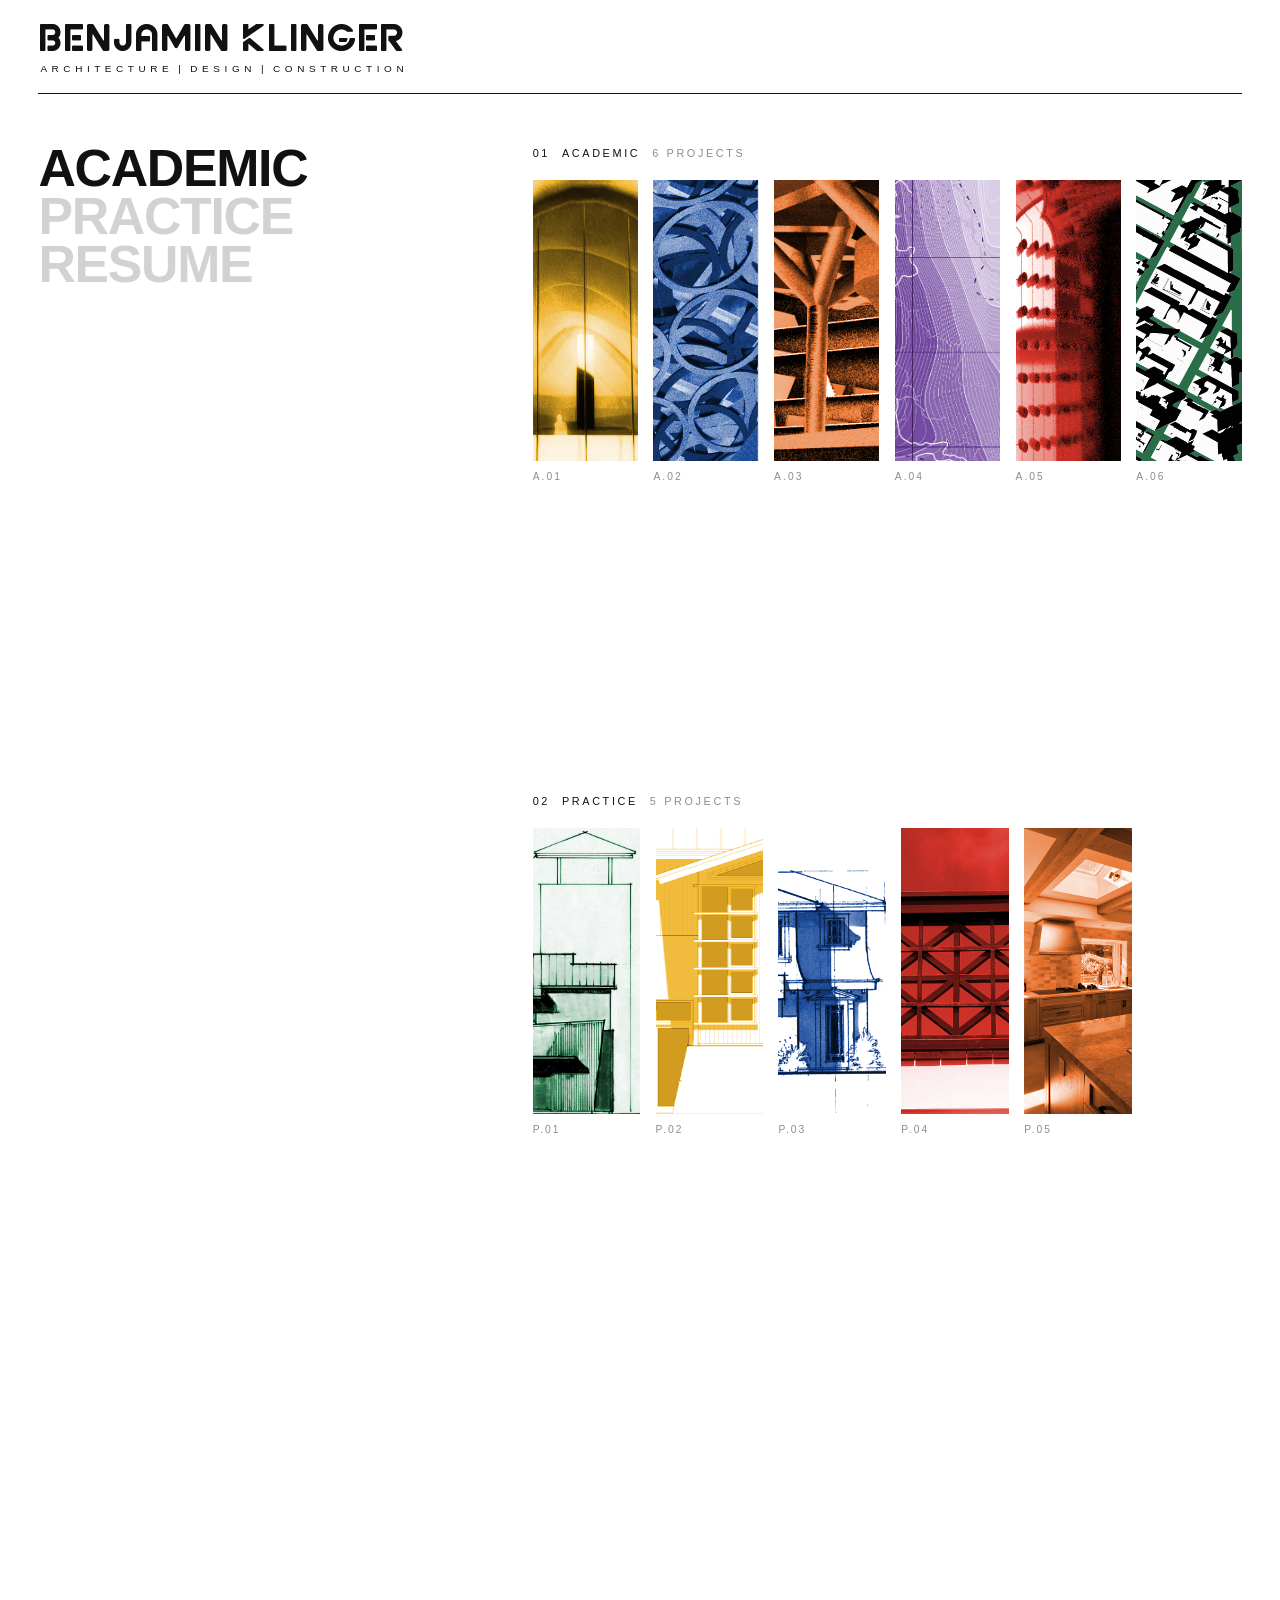
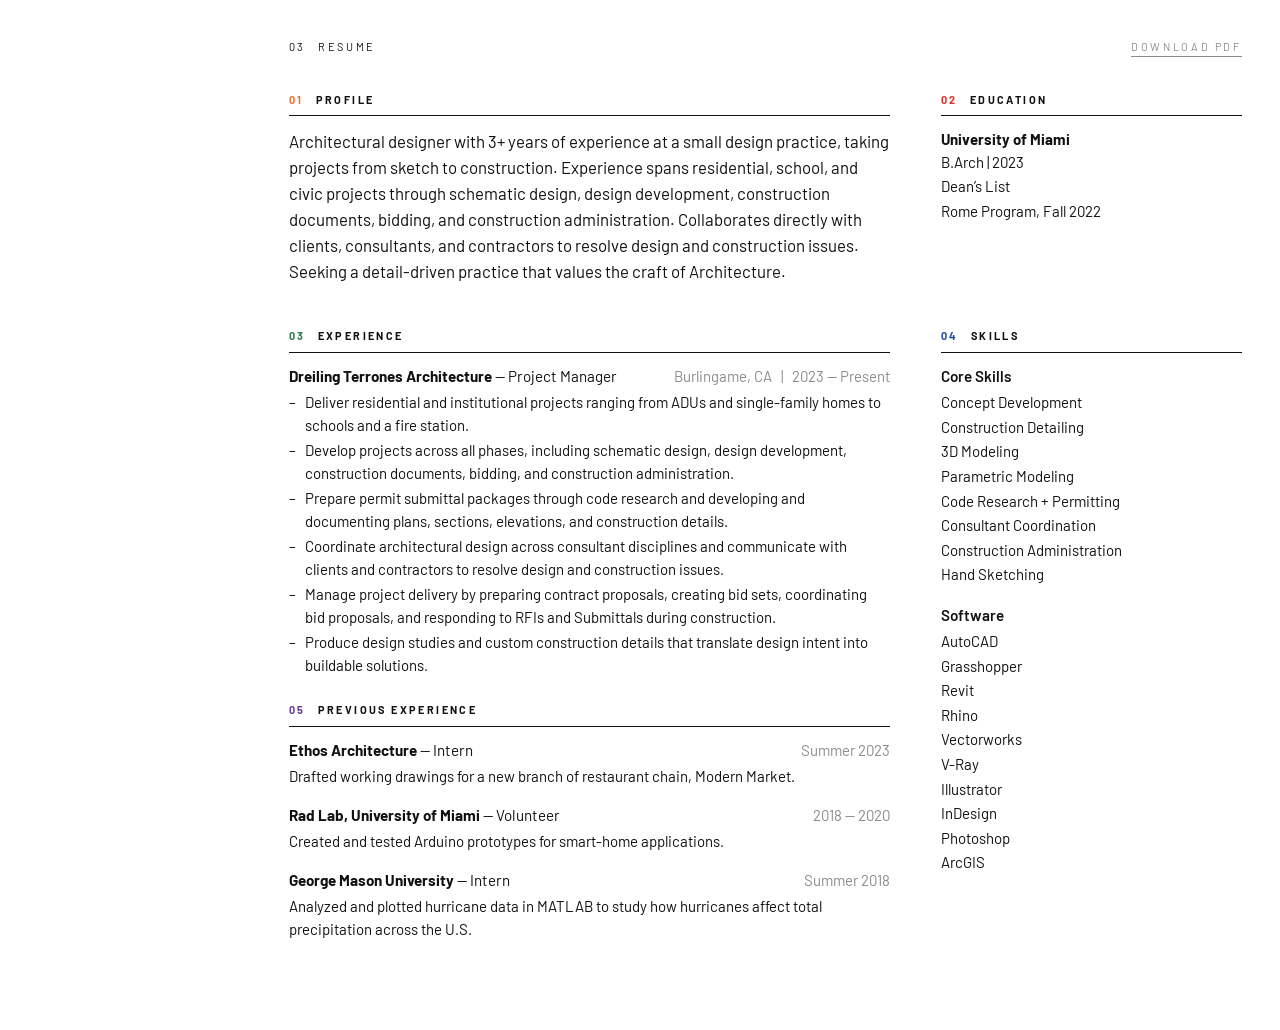
==== index.html @ caa60a8e "Station 1 Building B East elevation: restore the clipped tops of the three section markers from shee" ====
<!doctype html>
<html lang="en">
<head>
  <meta charset="utf-8">
  <meta name="viewport" content="width=device-width, initial-scale=1">
  <!-- unlisted: keeps the site out of search results (shared by link only); delete to make it findable -->
  <meta name="robots" content="noindex">
  <script>
    // Browsers without cross-page View Transitions (e.g. Firefox): if we just came from
    // another page, draw the menu at that page's size from the first frame (see main.js)
    try {
      var s = JSON.parse(sessionStorage.getItem("menuSizeOnLeave"));
      if (s && Date.now() - s.at < 10000 && !("PageRevealEvent" in window) && matchMedia("(min-width: 761px)").matches) {
        document.documentElement.classList.add("menu-entering");
        document.documentElement.style.setProperty("--menu-enter-size", s.size + "px");
      }
    } catch (e) {}
  </script>
  <!-- this title + the og: tags are what link previews show; main.js swaps the tab title after load -->
  <title>Benjamin Klinger - Design</title>
  <meta property="og:title" content="Benjamin Klinger - Design">
  <meta property="og:description" content="Architecture portfolio of Benjamin Klinger.">
  <meta property="og:type" content="website">
  <meta property="og:url" content="https://benjaminklinger.com/">
  <meta property="og:image" content="https://benjaminklinger.com/assets/img/og-image.png?v=1">
  <meta property="og:image:width" content="1200">
  <meta property="og:image:height" content="1200">
  <meta property="og:image:type" content="image/png">
  <meta property="og:image:alt" content="BK monogram">
  <meta name="twitter:card" content="summary">
  <link rel="icon" href="assets/img/favicon.svg" type="image/svg+xml">
  <link rel="icon" href="assets/img/favicon-32.png" sizes="32x32" type="image/png">
  <link rel="apple-touch-icon" href="assets/img/apple-touch-icon.png">
  <meta name="description" content="Portfolio of Benjamin Klinger, architectural designer.">
  <link rel="stylesheet" href="css/style.css?v=97">
</head>
<body data-page="index">

  <header class="site-header">
    <div class="brand">
      <a class="name" href="index.html">Benjamin Klinger</a>
      <p class="tagline">Architecture<span>|</span>Design<span>|</span>Construction</p>
    </div>
  </header>

  <main class="layout">
    <nav class="menu" aria-label="Primary">
      <ul>
        <li><a href="index.html#academic" data-target="academic">Academic</a></li>
        <li><a href="index.html#practice" data-target="practice">Practice</a></li>
        <li><a href="index.html#resume" data-target="resume">Resume</a></li>
      </ul>
    </nav>

    <div>
      <div id="categories"></div>

      <section class="category resume" id="resume" aria-labelledby="resume-label">
        <div class="resume-top">
          <h2 class="category-head" id="resume-label">
            <span>03</span>
            <span>Resume</span>
          </h2>
          <a class="eyebrow text-link" href="assets/Benjamin-Klinger-Resume.pdf" download="Benjamin-Klinger-Resume.pdf">Download PDF</a>
        </div>

        <!-- Rows of [main column | side column]. Desktop: each block has a numbered head
             (colored number, bar, title on a rule) like the PDF resume; mobile: plain heads and rules -->
        <div class="resume-body">
          <div class="resume-row">
            <section class="resume-block">
              <h3 class="rhead" style="--c:#D8342A"><span class="rnum">01</span><span class="rttl">Profile</span></h3>
              <p class="resume-profile">Architectural designer with 3+ years of experience at a small design practice, taking projects from sketch to construction. Experience spans residential, school, and civic projects through schematic design, design development, construction documents, bidding, and construction administration. Collaborates directly with clients, consultants, and contractors to resolve design and construction issues. Seeking a detail-driven practice that values the craft of Architecture.</p>
            </section>

            <section class="resume-block">
              <h3 class="rhead" style="--c:#1E4FA0"><span class="rnum">02</span><span class="rttl">Education</span></h3>
              <ul class="plain-list edu-list">
                <!-- desktop: school, then "B.Arch | 2023" below; mobile: logo, rule, then the details -->
                <li class="edu-school">
                  <img class="edu-logo" src="assets/img/um-logo.png" alt="University of Miami logo">
                  <strong>University of Miami</strong>
                  <span class="edu-line"><span class="edu-degree">B.Arch</span> <span class="edu-sep">|</span> <span class="edu-year">2023</span></span>
                </li>
                <li>Dean’s List</li>
                <li>Rome Program, Fall 2022</li>
              </ul>
            </section>
          </div>

          <!-- desktop: skills/software span the full height on the right, so Previous
               Experience follows Experience directly; mobile: stacks in this order -->
          <div class="resume-row resume-row--split">
            <section class="resume-block resume-exp">
              <h3 class="rhead" style="--c:#2F7D52"><span class="rnum">03</span><span class="rttl">Experience</span></h3>
              <div class="entry">
                <div class="entry-head">
                  <h4>Dreiling Terrones Architecture <span class="entry-title">— Project Manager</span></h4>
                  <p class="entry-role">Burlingame, CA <span class="sep">|</span> 2023 — Present</p>
                </div>
                <ul>
                  <li>Deliver residential and institutional projects ranging from ADUs and single-family homes to schools and a fire station.</li>
                  <li>Develop projects across all phases, including schematic design, design development, construction documents, bidding, and construction administration.</li>
                  <li>Prepare permit submittal packages through code research and developing and documenting plans, sections, elevations, and construction details.</li>
                  <li>Coordinate architectural design across consultant disciplines and communicate with clients and contractors to resolve design and construction issues.</li>
                  <li>Manage project delivery by preparing contract proposals, creating bid sets, coordinating bid proposals, and responding to RFIs and Submittals during construction.</li>
                  <li>Produce design studies and custom construction details that translate design intent into buildable solutions.</li>
                </ul>
              </div>
            </section>

            <section class="resume-block resume-side">
              <h3 class="rhead rhead-desk" style="--c:#E8732E"><span class="rnum">04</span><span class="rttl">Skills</span></h3>
              <h3 class="skill-sub">Core Skills</h3>
              <ul class="plain-list flow-list">
                <li>Concept Development</li>
                <li>Construction Detailing</li>
                <li>3D Modeling</li>
                <li>Parametric Modeling</li>
                <li>Code Research + Permitting</li>
                <li>Consultant Coordination</li>
                <li>Construction Administration</li>
                <li>Hand Sketching</li>
              </ul>

              <h3 class="resume-subhead skill-sub">Software</h3>
              <ul class="plain-list flow-list">
                <li>AutoCAD</li>
                <li>Grasshopper</li>
                <li>Revit</li>
                <li>Rhino</li>
                <li>Vectorworks</li>
                <li>V-Ray</li>
                <li>Illustrator</li>
                <li>InDesign</li>
                <li>Photoshop</li>
                <li>ArcGIS</li>
              </ul>
            </section>

            <section class="resume-block resume-prev">
              <h3 class="rhead" style="--c:#6A3D9A"><span class="rnum">05</span><span class="rttl">Previous Experience</span></h3>
              <div class="entry">
                <div class="entry-head">
                  <h4>Ethos Architecture <span class="entry-title">— Intern</span></h4>
                  <p class="entry-role">Summer 2023</p>
                </div>
                <p>Drafted working drawings for a new branch of restaurant chain, Modern Market.</p>
              </div>
              <div class="entry">
                <div class="entry-head">
                  <h4>Rad Lab, University of Miami <span class="entry-title">— Volunteer</span></h4>
                  <p class="entry-role">2018 — 2020</p>
                </div>
                <p>Created and tested Arduino prototypes for smart-home applications.</p>
              </div>
              <div class="entry">
                <div class="entry-head">
                  <h4>George Mason University <span class="entry-title">— Intern</span></h4>
                  <p class="entry-role">Summer 2018</p>
                </div>
                <p>Analyzed and plotted hurricane data in MATLAB to study how hurricanes affect total precipitation across the U.S.</p>
              </div>
            </section>
          </div>
        </div>
      </section>
    </div>
  </main>

  <script src="js/projects.js?v=107"></script>
  <script src="js/main.js?v=96"></script>
</body>
</html>
---- css/style.css ----
/* ---------- Fonts ---------- */

@font-face {
  font-family: "Bauhaus95";
  src: url("../assets/fonts/Bauhaus95-Regular.woff2") format("woff2"),
    url("../assets/fonts/Bauhaus95-Regular.woff") format("woff");
  font-weight: 400;
  font-style: normal;
  font-display: swap;
}

/* Barlow: the resume face (desktop), matching the PDF resume. OFL, see assets/fonts/OFL.txt */
@font-face {
  font-family: "Barlow";
  src: url("../assets/fonts/Barlow-Regular.ttf") format("truetype");
  font-weight: 400;
  font-display: swap;
}
@font-face {
  font-family: "Barlow";
  src: url("../assets/fonts/Barlow-SemiBold.ttf") format("truetype");
  font-weight: 600;
  font-display: swap;
}
@font-face {
  font-family: "Barlow";
  src: url("../assets/fonts/Barlow-Bold.ttf") format("truetype");
  font-weight: 700;
  font-display: swap;
}

/* ---------- Tokens ---------- */

:root {
  --ink: #111;
  --paper: #fff;
  --mute: #8c8c8c;
  --faint: #d2d2d2;
  --font: Arial, Helvetica, sans-serif;
  --display: "Bauhaus95", var(--font);
  --gutter: clamp(16px, 3vw, 44px);
  --top: clamp(28px, 4vw, 56px);
  --strip-w: clamp(92px, 8.4vw, 132px);
  --strip-gap: clamp(10px, 1.2vw, 18px);
  --header-h: 0px; /* set by main.js on desktop, where the header is sticky */
}

/* ---------- Base ---------- */

*,
*::before,
*::after {
  box-sizing: border-box;
}

html {
  scroll-behavior: smooth;
}

@media (prefers-reduced-motion: reduce) {
  html {
    scroll-behavior: auto;
  }
  *,
  *::before,
  *::after {
    transition: none !important;
  }
}

/* desktop: text scales gently with screen width, so wide screens (e.g. MacBooks)
   keep the same proportions as a laptop. 16px at 1280px wide, up to 20px. */
@media (min-width: 761px) {
  html {
    font-size: clamp(16px, calc(10px + 0.47vw), 20px);
  }
}

body {
  margin: 0;
  padding-inline: var(--gutter);
  background: var(--paper);
  color: var(--ink);
  font-family: var(--font);
  font-size: 0.9375rem; /* 15px at the default size; grows with the desktop root size above */
  line-height: 1.5;
  -webkit-font-smoothing: antialiased;
  text-rendering: optimizeLegibility;
}

a {
  color: inherit;
  text-decoration: none;
}

img {
  max-width: 100%;
}

:focus-visible {
  outline: 2px solid var(--ink);
  outline-offset: 3px;
}

.eyebrow {
  margin: 0 0 1rem;
  font-size: 0.68rem;
  font-weight: 500;
  letter-spacing: 0.24em;
  text-transform: uppercase;
  color: var(--mute);
}

/* project page: the code (A.01) in the project's colour */
.project-code {
  color: var(--tint, inherit);
  font-weight: 700;
}

.text-link {
  border-bottom: 1px solid currentColor;
}

/* ---------- Page transitions ----------
   Between pages the header holds still, the menu glides/resizes into its
   new position, and the rest of the page fades. Browsers without support
   simply navigate as normal. */

@media (min-width: 761px) {
  @view-transition {
    navigation: auto;
  }
}

.site-header {
  view-transition-name: site-header;
}

.menu {
  view-transition-name: menu;
}

::view-transition-group(menu) {
  animation-duration: 0.5s;
  animation-timing-function: cubic-bezier(0.25, 0.8, 0.25, 1);
}

::view-transition-old(root) {
  animation: 0.2s ease-out both page-out;
}

::view-transition-new(root) {
  animation: 0.4s cubic-bezier(0.25, 0.8, 0.25, 1) 0.1s both page-in;
}

@keyframes page-out {
  to {
    opacity: 0;
  }
}

@keyframes page-in {
  from {
    opacity: 0;
    transform: translateY(10px);
  }
}

/* Same effect for browsers without cross-page View Transitions (e.g. Firefox).
   menu-entering: set in <head> before first paint; draws the menu at the previous
   page's size and holds the content back. main.js then swaps to a scale animation. */
html.menu-entering .menu a {
  font-size: var(--menu-enter-size) !important;
}

html.menu-entering .layout > :not(.menu) {
  opacity: 0;
}

.menu.menu-scaling {
  transform-origin: 0 0;
  transition: transform 0.5s cubic-bezier(0.25, 0.8, 0.25, 1);
  will-change: transform;
}

.page-enter .layout > :not(.menu) {
  animation: 0.4s cubic-bezier(0.25, 0.8, 0.25, 1) 0.1s both page-in;
}

@media (prefers-reduced-motion: reduce) {
  ::view-transition-group(*),
  ::view-transition-old(*),
  ::view-transition-new(*) {
    animation: none !important;
  }
}

/* ---------- Header ---------- */

.site-header {
  padding-block: clamp(11px, 1.5vw, 19px) 16px;
  border-bottom: 1px solid var(--ink);
}

/* desktop, home page: header stays pinned while browsing projects, then slides up
   out of view on the way to the resume, in step with the menu shrinking
   (--header-hide, 0 → 1, set by main.js; trails the menu shrink slightly).
   Project pages: header scrolls away. */
@media (min-width: 761px) {
  body[data-page="index"] .site-header {
    position: sticky;
    top: 0;
    z-index: 20;
    background: var(--paper);
    transform: translateY(calc(-100% * var(--header-hide, 0)));
  }

  /* menu click: the header slides with the same timing as the menu resize */
  html.is-resizing .site-header {
    transition: transform 0.5s cubic-bezier(0.25, 0.8, 0.25, 1);
  }
}

.name {
  display: block;
  margin: 0 0 0.3rem;
  font-family: var(--display);
  font-size: clamp(1.6rem, 3vw, 2.6rem);
  font-weight: 400;
  text-transform: uppercase;
  line-height: 1;
}

/* letter-spacing is set by main.js so the tagline spans the name exactly */
.tagline {
  margin: 0;
  font-size: clamp(0.6rem, 0.78vw, 0.74rem);
  font-weight: 500;
  letter-spacing: 0.2em;
  text-transform: uppercase;
  white-space: nowrap;
}

.tagline span {
  margin-inline: 0.5em;
}

/* ---------- Two-column layout ---------- */

.layout {
  display: grid;
  grid-template-columns: minmax(0, 5fr) minmax(0, 8fr);
  column-gap: clamp(24px, 4vw, 72px);
  padding-top: var(--top);
}

/* box hugs the words, so between pages the menu scales evenly instead of stretching */
.menu {
  position: sticky;
  /* below the pinned header; moves up as the header slides away (home page) */
  top: calc(var(--header-h) * (1 - var(--header-hide, 0)) + var(--top));
  align-self: start;
  justify-self: start;
  width: max-content;
  transform-origin: 0 0; /* the Firefox page-change animation scales from the top-left */
}

.menu ul {
  margin: 0;
  padding: 0;
  list-style: none;
}

.menu a {
  display: block; /* height comes from the word alone, so it scales with font-size */
  /* 1.35 × the name, easing down to the name's size as --menu-shrink goes 0 → 1
     (set by main.js on the home page as you scroll toward the resume) */
  font-size: calc(clamp(2.16rem, 4.05vw, 3.51rem) * (1 - (1 - 1 / 1.35) * var(--menu-shrink, 0)));
  font-weight: 700;
  letter-spacing: -0.025em;
  line-height: 0.92;
  text-transform: uppercase;
  color: var(--faint);
  transition: color 0.25s;
}

.menu a:hover,
.menu a.is-active {
  color: var(--ink);
}

/* menu click on the home page: size change matches the page-transition timing */
.menu.is-resizing a {
  transition: color 0.25s, font-size 0.5s cubic-bezier(0.25, 0.8, 0.25, 1);
}

.menu.is-resizing {
  transition: top 0.5s cubic-bezier(0.25, 0.8, 0.25, 1);
}

/* desktop project pages: smaller menu in a narrower column, so the project gets the room */
@media (min-width: 761px) {
  body[data-page="project"] .layout {
    grid-template-columns: max-content minmax(0, 1fr);
  }

  body[data-page="project"] .menu a {
    font-size: clamp(1.6rem, 3vw, 2.6rem); /* same as the name */
  }
}

/* ---------- Home: categories + strips ---------- */

.category {
  min-height: 72vh;
  scroll-margin-top: calc(var(--header-h) + var(--top));
  transition: opacity 0.45s;
}

.category.is-dim {
  opacity: 0.16;
}

.category.is-dim:hover {
  opacity: 0.4;
}

.category-head {
  display: flex;
  gap: 1.1em;
  align-items: baseline;
  margin: 0 0 18px;
  font-size: 0.68rem;
  font-weight: 500;
  letter-spacing: 0.24em;
  text-transform: uppercase;
}

.category-count {
  color: var(--mute);
}

.strips {
  display: flex;
  flex-wrap: nowrap;
  gap: var(--strip-gap);
  margin: 0;
  padding: 0;
  list-style: none;
}

/* strips stay on one row, narrowing slightly if a category has many projects */
.strips li {
  flex: 0 1 var(--strip-w);
  min-width: 0;
}

.strip {
  display: block;
  width: 100%;
}

.strip-frame {
  position: relative;
  display: block;
  aspect-ratio: 3 / 8;
  overflow: hidden;
  background: #eee;
}

.strip-frame img {
  display: block;
  width: 100%;
  height: 100%;
  object-fit: cover;
  transition: filter 0.35s;
}

/* colour laid over a black-and-white strip; fades out on hover so the grey
   hover state and title read as before */
.strip-frame {
  isolation: isolate; /* blend only with the strip image */
}

/* stripWash: white paper taken down to a light grey under the tint, so a line drawing
   reads as a field of colour like the renders (fades with the tint on hover) */
.strip-wash {
  position: absolute;
  inset: 0;
  background: #c6c6c6;
  mix-blend-mode: multiply;
  pointer-events: none;
  transition: opacity 0.35s;
}

.strip-tint {
  position: absolute;
  inset: 0;
  background: var(--tint);
  mix-blend-mode: overlay;
  pointer-events: none;
  transition: opacity 0.35s;
}

/* stripMask: a flat colour on part of the image only (e.g. a site plan's roads) */
.strip-tint--mask {
  mix-blend-mode: multiply;
  -webkit-mask-size: cover;
  mask-size: cover;
  -webkit-mask-repeat: no-repeat;
  mask-repeat: no-repeat;
}

@media (hover: hover) and (pointer: fine) {
  .strip:hover .strip-tint,
  .strip:hover .strip-wash {
    opacity: 0;
  }
}

.strip:focus-visible .strip-tint,
.strip:focus-visible .strip-wash {
  opacity: 0;
}

.strip-title {
  position: absolute;
  inset: 0;
  display: flex;
  align-items: center;
  justify-content: center;
  padding: 14px 0;
  writing-mode: vertical-rl;
  transform: rotate(180deg); /* read bottom-to-top */
  background: rgba(255, 255, 255, 0.6);
  font-size: 0.78rem;
  font-weight: 700;
  letter-spacing: 0.2em;
  text-transform: uppercase;
  text-align: center;
  opacity: 0;
  transition: opacity 0.3s;
}

.strip-caption {
  display: none;
}

.strip-code {
  display: block;
  margin-top: 8px;
  font-size: 0.64rem;
  letter-spacing: 0.2em;
  color: var(--mute);
}

@media (hover: hover) and (pointer: fine) {
  .strip:hover img {
    filter: grayscale(1) contrast(0.85) brightness(1.08);
  }
  .strip:hover .strip-title {
    opacity: 1;
  }
}

.strip:focus-visible img {
  filter: grayscale(1) contrast(0.85) brightness(1.08);
}

.strip:focus-visible .strip-title {
  opacity: 1;
}

/* ---------- Project page ---------- */

.project {
  padding-bottom: 64px;
}

.project-head h1 {
  margin: 0;
  padding-bottom: clamp(20px, 2.5vw, 32px);
  border-bottom: 1px solid var(--ink); /* full-width rule above the details */
  font-size: clamp(2rem, 4.2vw, 3.6rem);
  font-weight: 700;
  letter-spacing: -0.025em;
  line-height: 0.95;
  text-transform: uppercase;
}

.meta {
  display: grid;
  grid-template-columns: repeat(auto-fit, minmax(130px, 1fr));
  gap: 14px 24px;
  margin: 0 0 28px;
  padding-top: 14px;
}

/* desktop: details span exactly the paragraph's width — first item at the left
   edge, last item's right edge on the paragraph's right edge. Same font size and
   ch limit as .lede, so the widths match. */
@media (min-width: 761px) {
  .meta {
    display: flex;
    justify-content: space-between;
    max-width: 75ch;
    font-size: 1.05rem;
  }

  .meta dd {
    font-size: 0.9375rem;
  }
}

.meta dt {
  font-size: 0.64rem;
  letter-spacing: 0.2em;
  text-transform: uppercase;
  color: var(--mute);
}

.meta dd {
  margin: 2px 0 0;
  font-weight: 500;
}

.lede {
  max-width: 75ch; /* readable line length */
  margin: 0 0 clamp(32px, 4vw, 56px);
  font-size: 1.05rem;
  line-height: 1.6;
}

.lede p {
  margin: 0;
}

.lede p + p {
  margin-top: 1em;
}

/* desktop: a square site plan crop beside the description (besideText), its right edge
   on the gallery's right edge and its top level with the description's first line;
   the details row above spreads to the same right edge */
.head-beside {
  display: none;
}

@media (min-width: 761px) {
  .project-head.has-beside {
    display: grid;
    /* text column as wide as the description's own 75ch limit; the crop gets the rest */
    grid-template-columns: auto minmax(200px, 1fr);
    column-gap: clamp(24px, 3vw, 48px);
  }

  .project-head.has-beside > .eyebrow,
  .project-head.has-beside > h1,
  .project-head.has-beside > .meta {
    grid-column: 1 / -1;
  }

  /* four or more details (e.g. with collaborators): the last one ends on the site
     plan's right edge; three stay at the description's width */
  .project-head.has-beside > .meta--long {
    max-width: none;
  }

  .project-head.has-beside .lede {
    grid-column: 1;
  }

  .head-beside {
    display: block;
    grid-column: 2;
    grid-row: 4;
    align-self: start;
    justify-self: end;
    width: 100%;
    max-width: 260px;
    /* top level with the first line's capitals (half its leading below the line box) */
    margin: 0.42em 0 clamp(32px, 4vw, 56px);
    font-size: 1.05rem; /* so the em above matches the description's */
  }

  .head-beside img {
    display: block;
    width: 100%;
    height: auto;
  }

  .head-beside figcaption {
    margin-top: 3px;
    line-height: 1.25;
    font-size: 0.72rem;
    letter-spacing: 0.06em;
    color: var(--mute);
  }
}

/* mobile: the description collapses to a few lines that fade out (see wireReadMore) */
.lede-more {
  display: block;
  margin: 10px 0 clamp(32px, 4vw, 56px);
  padding: 4px 0;
  border: 0;
  background: none;
  color: var(--ink);
  font: inherit;
  font-size: 0.66rem;
  font-weight: 700;
  letter-spacing: 0.2em;
  text-transform: uppercase;
  cursor: pointer;
}

.lede-more[hidden] {
  display: none;
}

.lede.is-collapsed,
.lede.is-open {
  margin-bottom: 0; /* the button keeps the space before the gallery */
}

.lede.is-collapsed {
  position: relative;
  max-height: calc(1.6em * 7); /* seven lines */
  overflow: hidden;
}

.lede.is-collapsed::after {
  content: "";
  position: absolute;
  inset: auto 0 0;
  height: 3.2em;
  background: linear-gradient(rgba(255, 255, 255, 0), var(--paper));
}

.gallery figure {
  margin: 0 0 clamp(20px, 2.5vw, 36px);
}

.gallery img {
  display: block;
  width: 100%;
  height: auto;
}

.gallery figcaption {
  margin-top: 3px; /* close to the image, not touching */
  line-height: 1.25;
  font-size: 0.72rem;
  letter-spacing: 0.06em;
  color: var(--mute);
}

/* image groups (see projects.js) */
.gallery-stack .gallery-group,
.gallery-bands .gallery-group {
  display: grid;
  gap: var(--group-gap, 0); /* default no gap: related drawings read as one */
}

/* 3 × 3 study matrices, on mobile too */
.gallery-matrix .gallery-group {
  display: grid;
  grid-template-columns: repeat(3, minmax(0, 1fr));
  gap: clamp(4px, 0.5vw, 8px);
}

/* side by side at equal heights: each takes width in proportion to its ratio.
   aside: one image on the left, a column of images on the right. */
.gallery-row .gallery-group,
.gallery-aside .gallery-group {
  display: flex;
  align-items: flex-start;
  gap: var(--group-gap, clamp(8px, 1vw, 14px));
}

/* a row can be capped (maxWidth) so a small source isn't blown up */
.gallery-row .gallery-group {
  max-width: var(--group-max, none);
}

/* pan (mobile): an enlarged image to swipe across, matching the slide in view above */
.pan-view {
  display: flex;
  align-items: flex-end; /* drawings sit on the bottom, so the ground line holds still */
  aspect-ratio: calc(var(--pan-ratio, 3) / var(--zoom, 2.5)); /* the tallest image: no height jump between views */
  overflow-x: auto;
  overscroll-behavior-x: contain;
}

.gallery .pan-img {
  display: none;
  flex: none;
  width: calc(var(--zoom, 2.5) * 100%);
  max-width: none;
}

.gallery .pan-img.is-active {
  display: block;
}

/* spaceBefore: extra room above a new set of drawings (plans, elevations, details) */
.gallery .is-spaced {
  margin-top: clamp(32px, 4.5vw, 72px);
}

.gallery .is-spaced-half {
  margin-top: clamp(16px, 2.2vw, 36px);
}

.gallery .is-spaced-large {
  margin-top: clamp(56px, 7vw, 112px);
}

/* roomy (desktop): more space between drawings on a long project page */
@media (min-width: 761px) {
  .gallery.is-roomy figure {
    margin-bottom: clamp(36px, 4.5vw, 64px);
  }
}

/* spaceAfter "large": more room below a set (after the roomy rule, so it wins) */
.gallery figure.is-after-large {
  margin-bottom: clamp(92px, 11.5vw, 176px);
}

.gallery figure.is-after-medium {
  margin-bottom: clamp(76px, 9.5vw, 146px);
}

/* side index (desktop): the page's parts listed under the menu */
.project-index {
  position: fixed;
  left: var(--gutter);
  z-index: 14;
}

.project-index ol {
  margin: 0;
  padding: 0;
  list-style: none;
}

.project-index a {
  display: block; /* stacked tight, like the menu and the level selectors */
  font-size: 0.72rem;
  line-height: 1.25;
  font-weight: 700;
  letter-spacing: 0.08em;
  text-transform: uppercase;
  color: var(--faint);
  transition: color 0.2s;
}

.project-index .is-sub a {
  padding-left: 1.1em;
  font-weight: 400;
}

.project-index a:hover,
.project-index a.is-active {
  color: var(--ink);
}

/* place: images at set offsets and widths, tops aligned */
.gallery-place .gallery-group {
  display: flex;
  align-items: flex-start;
}

.place-item {
  flex: none;
}

.gallery-row .gallery-item,
.gallery-aside .gallery-group > .gallery-item,
.gallery-col {
  flex: var(--r, 1) 1 0;
  min-width: 0;
}

.gallery-col {
  display: grid;
  gap: clamp(12px, 1.5vw, 24px);
}

/* aside: both sides end level; the single image's caption drops to the bottom so it
   lines up with the last caption in the column */
.gallery-aside .gallery-group {
  align-items: var(--group-align, stretch);
}

.gallery-aside .gallery-group > .gallery-item {
  display: flex;
  flex-direction: column;
}

.gallery-aside .gallery-group > .gallery-item > .item-caption {
  margin-top: auto;
  padding-top: 3px;
}

.gallery-aside.is-reverse .gallery-group {
  flex-direction: row-reverse;
}

/* section break with an optional short description under it */
.gallery-section {
  margin: clamp(40px, 6vw, 88px) 0 clamp(44px, 6.5vw, 96px);
}

.gallery-section .gallery-divider {
  margin: 0;
}

.divider-note {
  max-width: 75ch; /* same measure and alignment as the project description */
  margin: clamp(18px, 2vw, 28px) 0 0;
  font-size: 1.05rem;
  line-height: 1.6;
}

/* section break inside a project: a subheading between two full-width rules */
.gallery-divider {
  margin: clamp(40px, 6vw, 88px) 0 clamp(44px, 6.5vw, 96px);
  padding-block: clamp(16px, 2vw, 24px);
  border-block: 1px solid var(--ink);
  text-align: center;
}

.gallery-divider span {
  font-size: 0.78rem;
  font-weight: 700;
  letter-spacing: 0.24em;
  text-transform: uppercase;
}

/* carousel: one plan at a time between two small arrows; slides share one spot and
   cross-fade. Its level selector (.level-select) sits in the left sidebar. */
.carousel-body {
  display: flex;
  align-items: center;
  justify-content: center;
  gap: clamp(16px, 2.5vw, 40px);
}

.carousel-stage {
  display: grid;
  flex: 0 1 var(--stage-w, 68%);
  cursor: pointer;
}

/* arrowsOut: the image takes the full column and the arrows sit in the margins,
   centred in the page gutter */
.gallery-carousel.is-arrows-out .carousel-body {
  position: relative;
}

.gallery-carousel.is-arrows-out .carousel-stage {
  flex-basis: var(--stage-w, 100%); /* width: shrinks it, centred */
}

.gallery-carousel.is-arrows-out .carousel-arrow {
  position: absolute;
  top: 50%;
  padding: 8px;
  transform: translateY(-50%);
}

.gallery-carousel.is-arrows-out .carousel-arrow[data-step="-1"] {
  left: calc(-1 * (var(--gutter) / 2 + 20.5px));
}

.gallery-carousel.is-arrows-out .carousel-arrow[data-step="1"] {
  right: calc(-1 * (var(--gutter) / 2 + 20.5px));
}

.carousel-slide {
  grid-area: 1 / 1;
  opacity: 0;
  visibility: hidden;
  transition: opacity 0.35s, visibility 0.35s;
}

/* mobileSrc: the picture wrapper adds no box of its own */
picture {
  display: contents;
}

@media (max-width: 760px) {
  picture[style] img {
    aspect-ratio: var(--m-ratio) !important; /* the mobile file's shape, not the desktop one */
  }
}

.carousel-slide.is-active {
  opacity: 1;
  visibility: visible;
}

/* alignBottom: shorter slides sit on the bottom edge, so a drawing doesn't jump up */
.gallery-carousel.is-bottom .carousel-slide {
  align-self: end;
}

/* plans that open their level in a carousel (desktop) */
@media (min-width: 761px) {
  .opens-level img {
    cursor: pointer;
  }
}

.carousel-note {
  max-width: 60ch;
  margin: 2px 0 0;
  font-size: 0.66rem;
  letter-spacing: 0.02em;
  line-height: 1.45;
}

.carousel-dots {
  display: none; /* mobile only */
}

.mobile-only {
  display: none;
}

@media (max-width: 760px) {
  .mobile-only {
    display: block;
  }
}

.carousel-arrow {
  padding: 14px; /* generous click area */
  border: 0;
  background: none;
  color: var(--faint);
  cursor: pointer;
  transition: color 0.2s;
}

.carousel-arrow:hover,
.carousel-arrow:focus-visible {
  color: var(--ink);
}

.carousel-arrow svg {
  display: block;
  width: 25px;
  height: 30px;
  fill: currentColor;
}

.level-select {
  position: fixed;
  left: var(--gutter);
  z-index: 15;
  display: flex;
  flex-direction: column;
  align-items: flex-start;
  opacity: 0;
  visibility: hidden;
  transition: opacity 0.3s, visibility 0.3s;
}

.level-select.is-visible {
  opacity: 1;
  visibility: visible;
}

.level-select button {
  padding: 0;
  border: 0;
  background: none;
  font: inherit;
  font-size: clamp(0.8rem, 1.5vw, 1.3rem); /* half the project-page menu size */
  font-weight: 700;
  letter-spacing: -0.015em;
  line-height: 1.05;
  text-transform: uppercase;
  color: var(--faint);
  cursor: pointer;
  transition: color 0.2s;
}

.level-select button:hover,
.level-select button.is-active {
  color: var(--ink);
}

/* an image shown no larger than its source, so a low-res render stays crisp */
.gallery figure.is-native img {
  max-width: var(--native-w);
}

/* a short description under a caption */
.caption-note {
  display: block;
  max-width: 60ch;
  margin-top: 2px;
  font-size: 0.92em;
  letter-spacing: 0.02em;
  line-height: 1.45;
  color: var(--ink);
}

.gallery-bands img {
  aspect-ratio: var(--band-ratio);
  object-fit: cover;
  object-position: var(--band-focus);
}

.gallery-grid .gallery-group {
  display: grid;
  grid-template-columns: repeat(2, minmax(0, 1fr));
  gap: clamp(8px, 1vw, 14px);
}

.gallery-item {
  position: relative;
}

/* white labels set on a drawing's dark background */
.img-label {
  position: absolute;
  transform: translateY(-50%);
  color: #fff;
  font-size: clamp(0.5rem, 0.72vw, 0.68rem);
  font-family: Arial, Helvetica, sans-serif;
  font-weight: 700;
  letter-spacing: 0.16em;
  text-transform: uppercase;
  white-space: nowrap;
  pointer-events: none;
}

.img-label--center {
  transform: translate(-50%, -50%);
}

.img-label--dark {
  color: var(--ink); /* for labels on white drawings */
}

.item-caption {
  margin: 3px 0 0;
  line-height: 1.25;
  font-size: 0.72rem;
  letter-spacing: 0.06em;
  color: var(--mute);
}

.label-list {
  display: none;
}

@media (max-width: 760px) {
  .gallery-grid .gallery-group {
    grid-template-columns: minmax(0, 1fr);
  }

  .gallery-row .gallery-group,
  .gallery-aside .gallery-group {
    flex-direction: column;
  }

  .gallery-aside.is-reverse .gallery-group {
    flex-direction: column-reverse; /* the column comes first, as on desktop */
  }

  .gallery-row .gallery-item,
  .gallery-aside .gallery-group > .gallery-item,
  .gallery-col {
    flex: none;
    width: 100%;
  }

  /* mobileRow: stays side by side on phones, small but together */
  .gallery-row.is-mobile-row .gallery-group {
    flex-direction: row;
  }

  .gallery-row.is-mobile-row .gallery-item {
    flex: var(--r, 1) 1 0;
    width: auto;
  }

  .gallery-row.is-mobile-row .gallery-item img {
    width: 100%;
    max-height: none;
  }

  .hide-mobile {
    display: none;
  }

  .gallery .is-spaced {
    margin-top: 16px;
  }

  .gallery .is-spaced-half {
    margin-top: 8px;
  }

  .gallery .is-spaced-large {
    margin-top: 28px;
  }

  .gallery figure.is-after-large {
    margin-bottom: 44px;
  }

  .gallery figure.is-after-medium {
    margin-bottom: 36px;
  }

  .project-index {
    display: none;
  }

  /* swipe carousels: slides side by side, the next one peeking in so it reads as
     scrollable, with dots underneath */
  .gallery-carousel.is-swipe .carousel-stage {
    display: flex;
    gap: 12px;
    overflow-x: auto;
    scroll-snap-type: x mandatory;
    margin-inline: calc(-1 * var(--gutter));
    padding-inline: var(--gutter);
    scroll-padding-inline: var(--gutter);
    scrollbar-width: none;
  }

  .gallery-carousel.is-swipe .carousel-stage::-webkit-scrollbar {
    display: none;
  }

  .gallery-carousel.is-swipe .carousel-slide {
    flex: 0 0 var(--slide-w, 86%); /* mobileSlide sets a smaller share */
    scroll-snap-align: start;
  }

  .carousel-dots {
    display: flex;
    gap: 7px;
    margin-top: 10px;
  }

  .carousel-dots span {
    width: 6px;
    height: 6px;
    border-radius: 50%;
    background: var(--faint);
    transition: background 0.2s;
  }

  .carousel-dots span.is-active {
    background: var(--ink);
  }

  /* carousel: everything stacked with its caption; no tabs */
  .carousel-stage {
    gap: clamp(20px, 5vw, 32px);
    cursor: auto;
  }

  .carousel-slide {
    grid-area: auto;
    opacity: 1;
    visibility: visible;
  }

  .carousel-slide .item-caption {
    display: block;
  }

  .carousel-body {
    display: block;
  }

  .carousel-arrow,
  .level-select {
    display: none;
  }

  .gallery figure.is-native img {
    max-width: 100%; /* full width on phones */
  }

  /* tall drawings (e.g. a wall section) shouldn't run several screens long */
  .gallery-row .gallery-item img {
    width: auto;
    max-width: 100%;
    max-height: 80vh;
  }

  .img-label {
    display: none; /* listed under the group instead */
  }

  .img-label.img-label--keep {
    display: block; /* short map labels stay on the image */
    font-size: 0.55rem;
  }

  .label-list {
    display: block;
    margin: 4px 0 0;
    line-height: 1.35;
    padding: 0;
    list-style: none;
    font-size: 0.72rem;
    letter-spacing: 0.06em;
    color: var(--ink);
  }

  .label-list li + li {
    margin-top: 2px;
  }
}

.pager {
  display: grid;
  grid-template-columns: 1fr auto 1fr;
  gap: 16px;
  align-items: end;
  margin-top: 48px;
  padding-top: 14px;
  border-top: 1px solid var(--ink);
  font-size: 0.8rem;
  font-weight: 700;
  text-transform: uppercase;
  letter-spacing: 0.06em;
}

.pager a span {
  display: block;
  font-size: 0.62rem;
  font-weight: 500;
  letter-spacing: 0.22em;
  color: var(--mute);
}

.pager a:last-child {
  text-align: right;
}

.pager a:hover {
  color: var(--mute);
}

.pager-index {
  letter-spacing: 0.22em;
}

/* ---------- Resume ---------- */

/* extra space above keeps the resume mostly off screen while browsing projects */
.resume {
  margin-left: calc(-1 * var(--resume-pull, 0px)); /* widen leftward; set by main.js */
  margin-top: 22vh;
  padding-bottom: 64px;
  min-height: calc(100vh - 2 * var(--top));
  scroll-margin-top: var(--top); /* the header has slid away by the time the resume is active */
}

.resume-top {
  display: flex;
  justify-content: space-between;
  align-items: baseline;
  gap: 1rem;
}

.resume-top .eyebrow {
  margin: 0;
}

/* two columns, like the PDF: wide main column + narrow side column,
   in rows so each dividing rule runs under both */
.resume-row {
  display: grid;
  grid-template-columns: minmax(0, 2fr) minmax(0, 1fr);
  column-gap: clamp(32px, 4vw, 64px);
  border-top: 1px solid var(--ink);
}


/* desktop: skills/software span both rows on the right, so Previous Experience
   sits right under Experience (no rule) however long the side column is */
@media (min-width: 761px) {
  .resume-row--split {
    grid-template-areas:
      "exp  side"
      "prev side";
    grid-template-rows: auto 1fr;
  }
  .resume-exp {
    grid-area: exp;
  }
  .resume-side {
    grid-area: side;
  }
  .resume-row--split .resume-prev {
    grid-area: prev;
    padding-top: 0; /* outranks .resume-block below */
  }
}

.resume-block {
  padding-block: 18px 26px;
}

.resume-block h3 {
  margin: 0 0 12px;
  font-size: 0.68rem;
  font-weight: 700;
  letter-spacing: 0.22em;
  text-transform: uppercase;
}

.resume-block p {
  margin: 0;
  max-width: 68ch;
}

.resume-block .resume-subhead {
  margin-top: 28px;
}

.resume-profile {
  font-size: 1.05rem;
  line-height: 1.55;
}

.plain-list {
  margin: 0;
  padding: 0;
  list-style: none;
}

.plain-list li + li {
  margin-top: 2px;
}

/* Education first line — desktop: school above "B.Arch 2023" */
.edu-school {
  display: flex;
  flex-wrap: wrap;
  column-gap: 0.3em;
}

.edu-school strong {
  flex-basis: 100%;
}

/* logo and "|" show on mobile only */
.edu-logo,
.edu-sep {
  display: none;
}

.entry + .entry {
  margin-top: 16px;
}


.entry h4 {
  margin: 0;
  font-size: 0.95rem;
  font-weight: 700;
}

.entry-title {
  font-weight: 400;
}

.entry-role {
  margin: 0 0 6px;
  color: var(--mute);
}

.entry-role .sep {
  margin-inline: 0.4em;
}

.entry ul {
  margin: 0;
  padding-left: 1.1em;
}

.entry li + li {
  margin-top: 3px;
}

/* Desktop: motifs from the PDF resume. Barlow; each block's head is a small colored
   two-digit number (the site's "01 Academic" style, PDF section colors) and the title on a
   rule (these rules replace the row rules); meta right-aligned on the entry line; dash
   bullets; skills subheads. */
@media (min-width: 761px) {
  .resume {
    font-family: "Barlow", var(--font);
  }
  .resume-row {
    border-top: 0;
  }
  .resume-block .rhead {
    display: flex;
    gap: 1.1em;
    align-items: baseline;
    padding-bottom: 7px;
    border-bottom: 1px solid var(--ink);
  }
  .rnum {
    color: var(--c);
  }
  .resume-block .skill-sub {
    margin: 0 0 4px;
    font-size: 0.95rem;
    font-weight: 600;
    letter-spacing: 0;
    text-transform: none;
  }
  .resume-block .resume-subhead.skill-sub {
    margin-top: 18px;
  }
  .edu-sep {
    display: inline;
  }
  .entry-head {
    display: flex;
    justify-content: space-between;
    align-items: baseline;
    gap: 1rem;
  }
  .entry-head .entry-role {
    margin: 0 0 4px;
    white-space: nowrap;
  }
  .entry ul {
    padding-left: 1.1em;
    list-style: none;
  }
  .entry ul li::before {
    content: "–";
    display: inline-block;
    width: 1.1em;
    margin-left: -1.1em;
  }
}

/* ---------- Mobile ---------- */

@media (max-width: 760px) {
  /* rule runs edge to edge, like the menu bar below it */
  .site-header {
    margin-inline: calc(-1 * var(--gutter));
    padding-inline: var(--gutter);
    padding-top: clamp(22px, 3vw, 38px);
  }

  .layout {
    grid-template-columns: minmax(0, 1fr); /* keep the scrolling strip row from widening the page */
    padding-top: 0;
  }

  /* menu becomes a sticky bar under the header */
  .menu {
    top: 0;
    z-index: 10;
    justify-self: stretch;
    width: auto;
    margin-inline: calc(-1 * var(--gutter));
    padding: 12px var(--gutter) 10px;
    background: var(--paper);
    border-bottom: 1px solid var(--ink);
  }

  .menu ul {
    display: flex;
    justify-content: space-between;
  }

  .menu a {
    font-size: clamp(1rem, 5.4vw, 1.9rem);
  }

  .category {
    min-height: 0;
    padding-block: 28px 4px;
    scroll-margin-top: 56px;
  }

  .category.is-dim {
    opacity: 0.4;
  }

  .resume {
    min-height: 0;
    margin-top: 12vh;
  }

  /* strips scroll sideways */
  .strips {
    flex-wrap: nowrap;
    overflow-x: auto;
    scroll-snap-type: x mandatory;
    margin-inline: calc(-1 * var(--gutter));
    padding: 0 var(--gutter) 6px;
    scroll-padding-inline: var(--gutter);
    scrollbar-width: none;
  }

  .strips::-webkit-scrollbar {
    display: none;
  }

  .strips li {
    flex: 0 0 auto;
    scroll-snap-align: start;
  }

  .strip {
    width: 34vw;
  }

  .strip-title {
    display: none;
  }

  .strip-caption {
    display: block;
    margin-top: 8px;
    font-size: 0.68rem;
    font-weight: 700;
    letter-spacing: 0.06em;
    line-height: 1.25;
    text-transform: uppercase;
  }

  .strip-code {
    margin-top: 3px;
  }

  .project {
    padding-top: 28px;
  }

  .resume-row {
    grid-template-columns: minmax(0, 1fr);
  }

  /* stacked: the side block gets its own rule */
  .resume-block + .resume-block {
    border-top: 1px solid var(--ink);
  }

  /* the desktop head pieces (number, bar, "Skills") stay off on mobile */
  .rnum,
  .rhead-desk {
    display: none;
  }

  /* skills + software run on as one line, separated by dots, wrapping when full */
  .flow-list li {
    display: inline;
    white-space: nowrap; /* never split a skill across lines */
  }

  .flow-list li:not(:last-child)::after {
    content: "·";
    margin-left: 0.3em; /* matches the word space after it, which comes from the HTML */
  }

  /* Education: logo on the left, a rule, then the details */
  .edu-list {
    display: grid;
    grid-template-columns: auto minmax(0, 1fr);
    column-gap: 14px;
  }

  .edu-list li + li {
    margin-top: 0; /* rows touch so the rule is continuous */
  }

  .edu-school {
    display: contents; /* let its pieces sit directly in the grid */
  }

  /* spans the 4 text lines: top of "University" to the bottom of the "g" in
     "Program" (Arial at line-height 1.5; allows for the PNG's transparent edge) */
  .edu-logo {
    display: block;
    grid-column: 1;
    grid-row: 1 / span 4;
    height: 5.83em;
    width: auto;
    margin-top: 0.17em;
    filter: grayscale(1);
  }

  .edu-school strong,
  .edu-line,
  .edu-list > li:not(.edu-school) {
    grid-column: 2;
    padding-left: 14px;
    border-left: 1px solid var(--ink);
  }

  .edu-sep {
    display: inline;
  }

  .edu-sep,
  .edu-year,
  .edu-list > li:not(.edu-school) {
    color: var(--mute);
  }
}
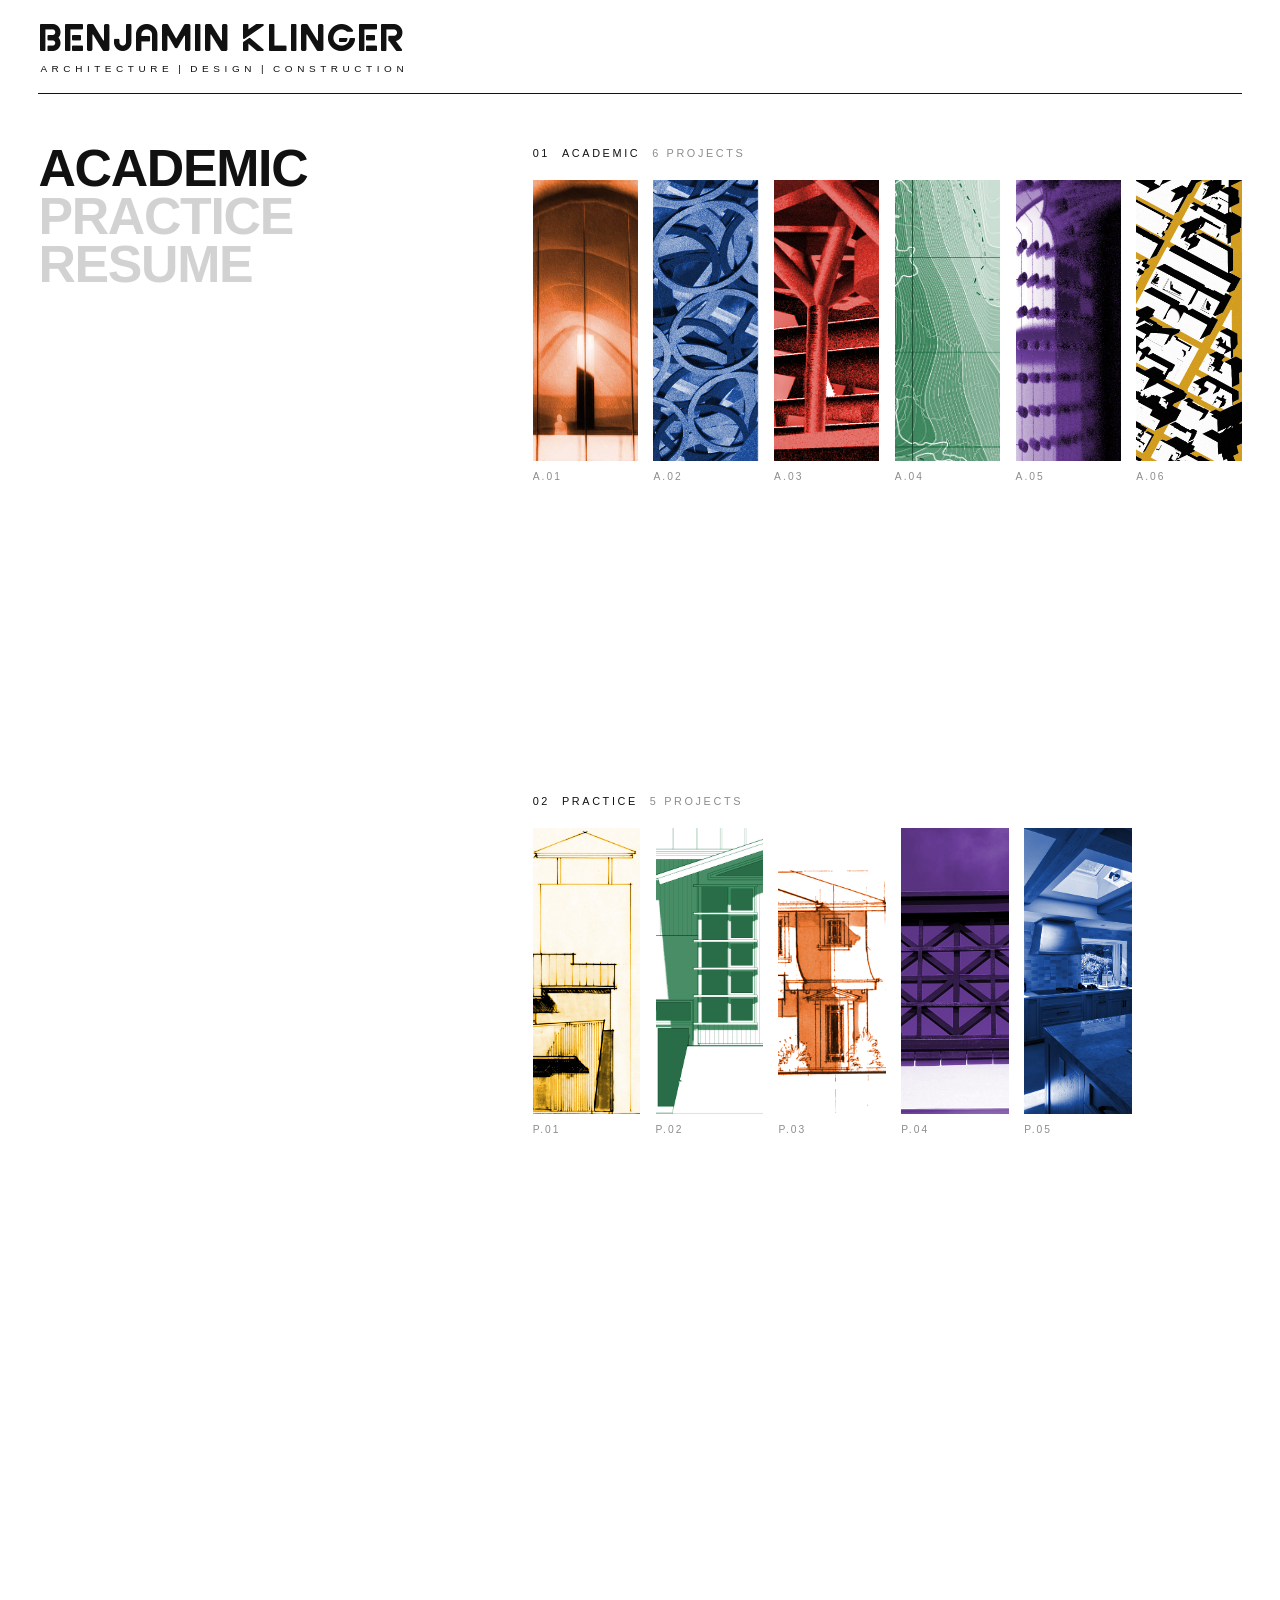
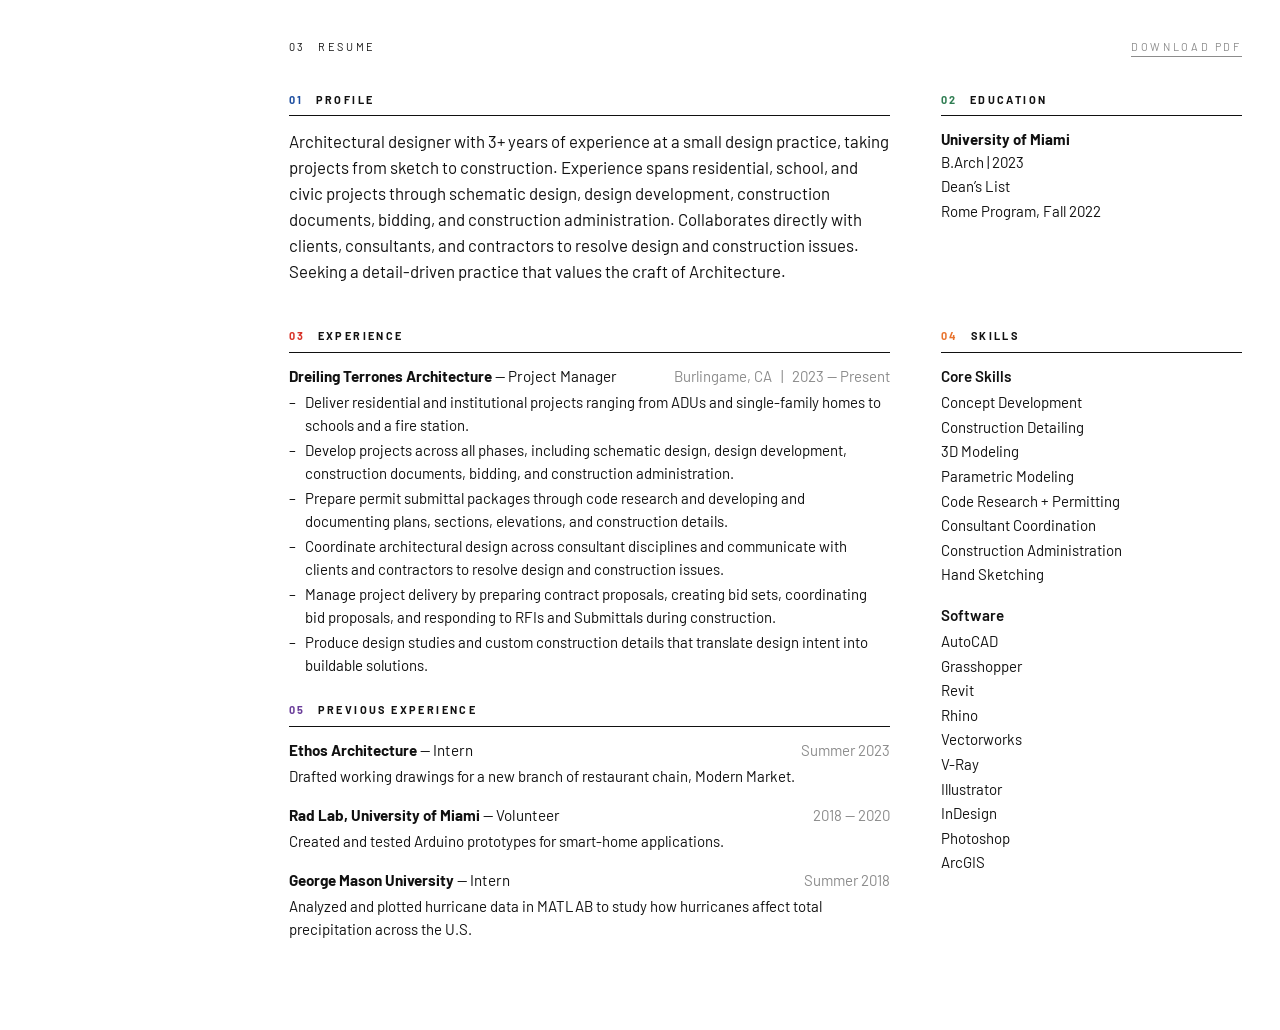
==== commit 79c290bc: "Station 1 Building B East elevation: clear Building M's label circle that came back above the AA bub" ====
--- a/index.html
+++ b/index.html
@@ -168,7 +168,7 @@
     </div>
   </main>
 
-  <script src="js/projects.js?v=107"></script>
+  <script src="js/projects.js?v=108"></script>
   <script src="js/main.js?v=96"></script>
 </body>
 </html>
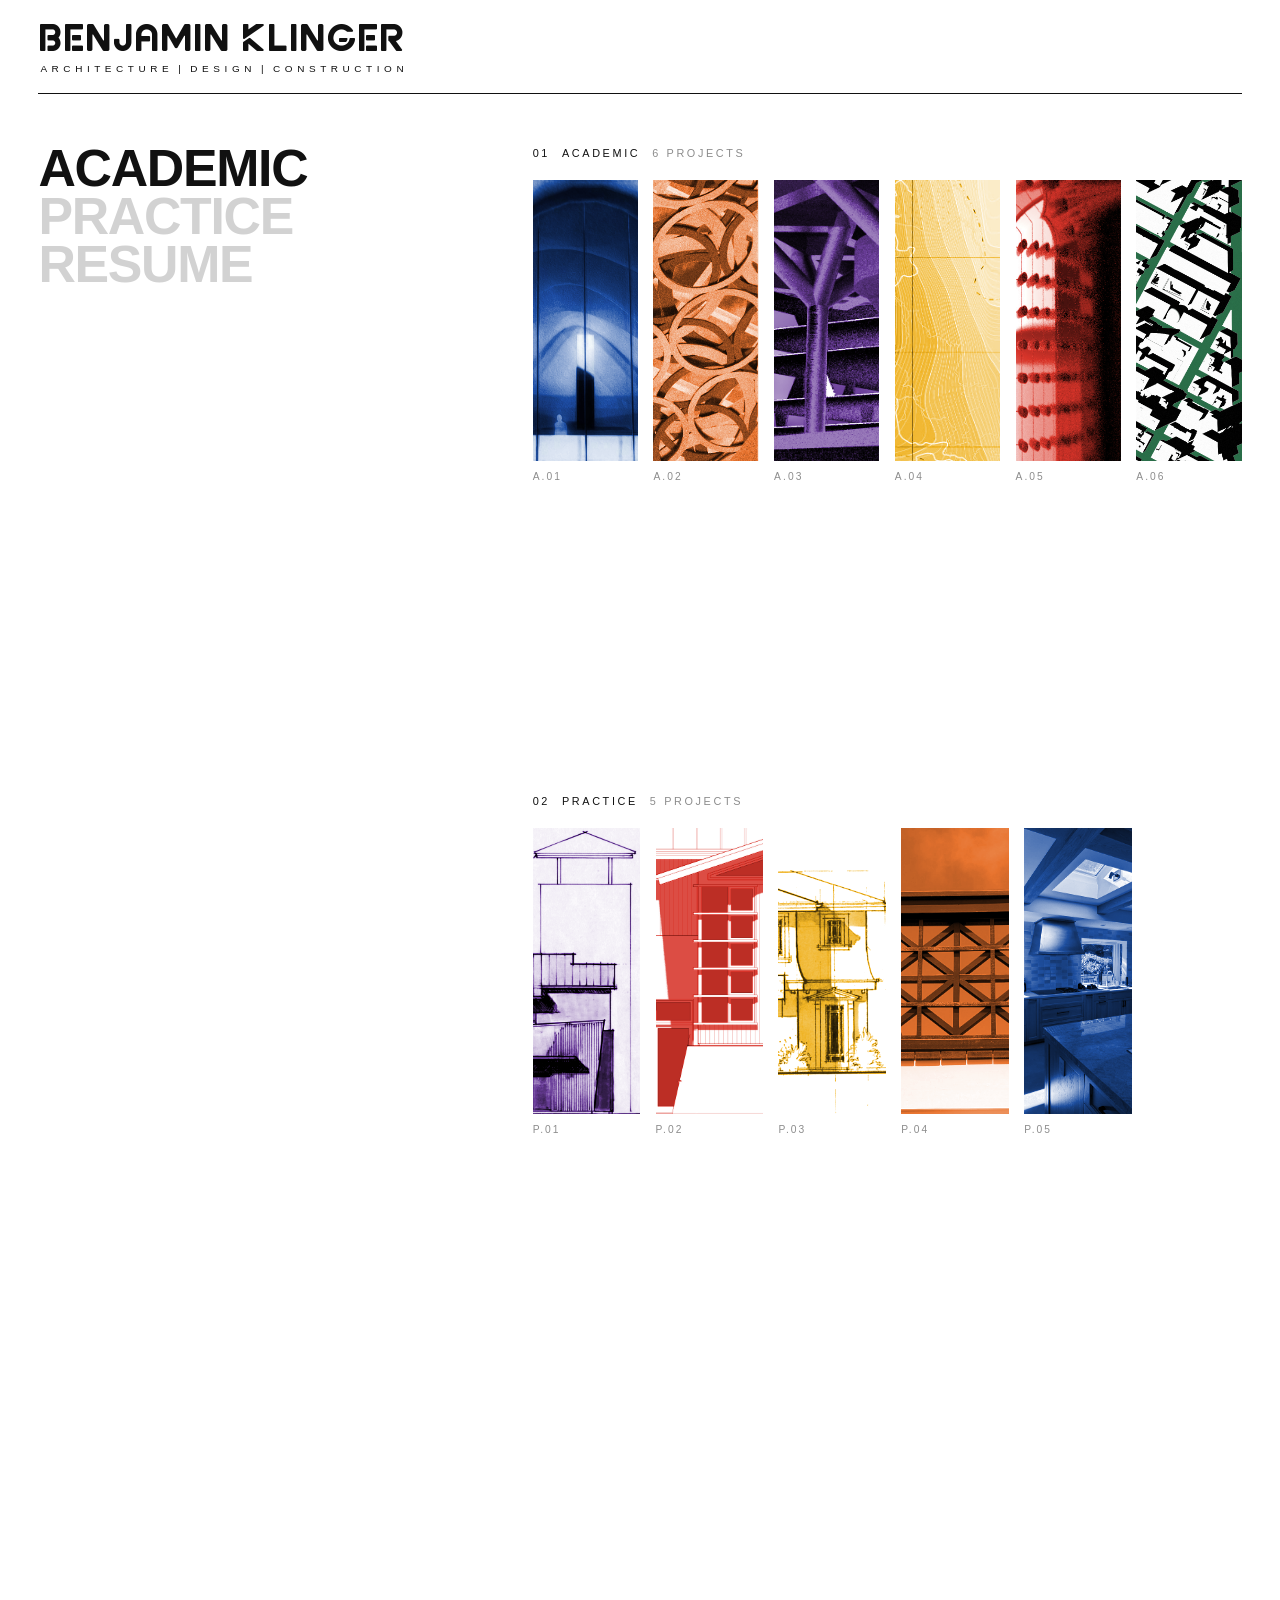
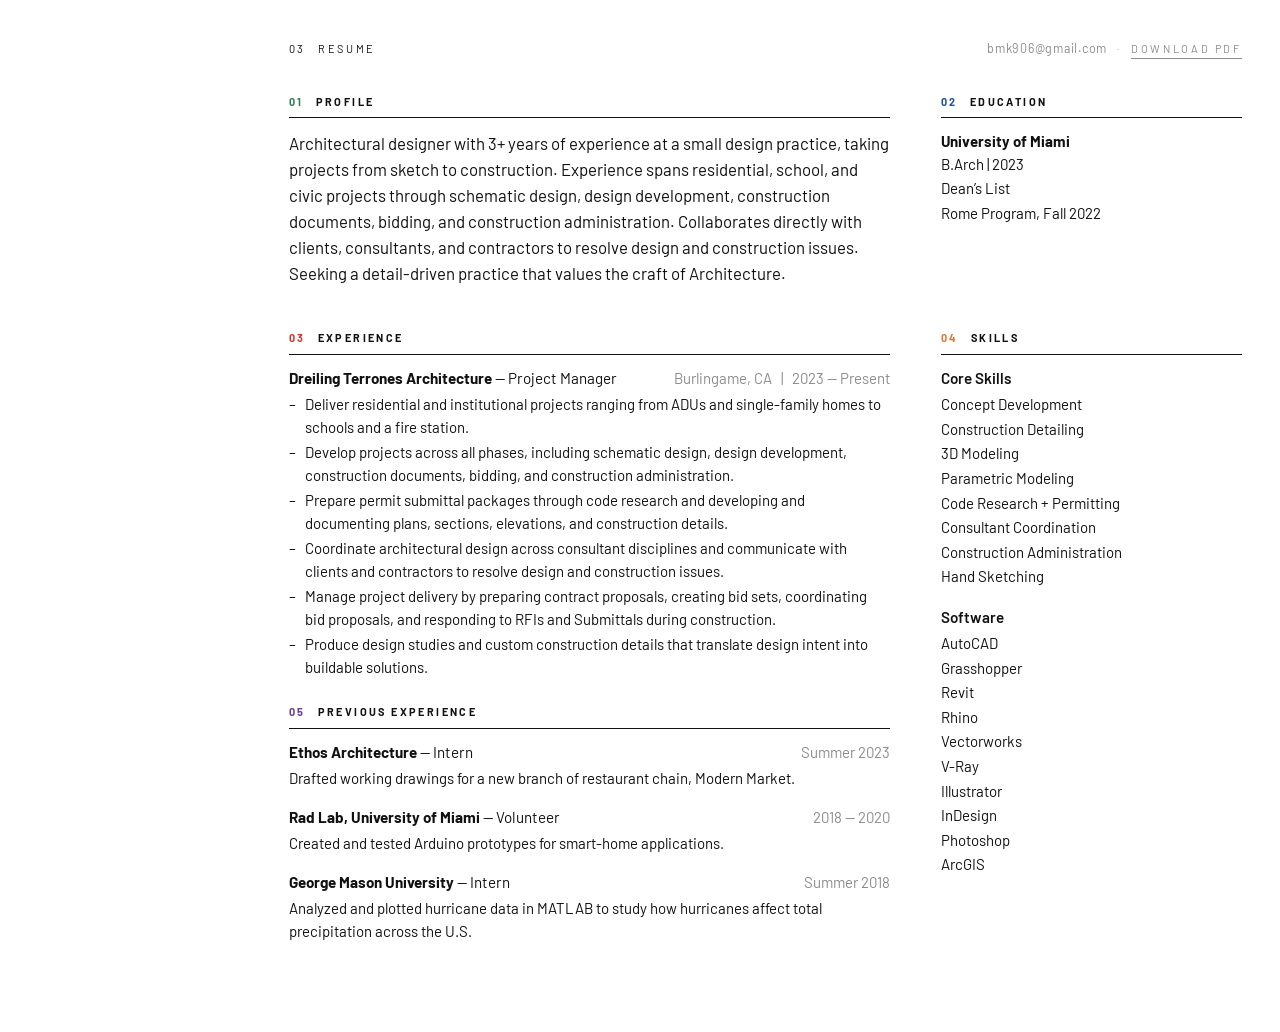
==== commit c7967c58: "Resume header: add email (mailto) before Download PDF; Sinusoidal opening sentence reworded; README " ====
--- a/index.html
+++ b/index.html
@@ -32,7 +32,7 @@
   <link rel="icon" href="assets/img/favicon-32.png" sizes="32x32" type="image/png">
   <link rel="apple-touch-icon" href="assets/img/apple-touch-icon.png">
   <meta name="description" content="Portfolio of Benjamin Klinger, architectural designer.">
-  <link rel="stylesheet" href="css/style.css?v=97">
+  <link rel="stylesheet" href="css/style.css?v=98">
 </head>
 <body data-page="index">
 
@@ -61,7 +61,11 @@
             <span>03</span>
             <span>Resume</span>
           </h2>
-          <a class="eyebrow text-link" href="assets/Benjamin-Klinger-Resume.pdf" download="Benjamin-Klinger-Resume.pdf">Download PDF</a>
+          <p class="resume-links eyebrow">
+            <a class="resume-email" href="mailto:bmk906@gmail.com">bmk906@gmail.com</a>
+            <span class="resume-dot" aria-hidden="true">·</span>
+            <a class="text-link" href="assets/Benjamin-Klinger-Resume.pdf" download="Benjamin-Klinger-Resume.pdf">Download PDF</a>
+          </p>
         </div>
 
         <!-- Rows of [main column | side column]. Desktop: each block has a numbered head
@@ -168,7 +172,7 @@
     </div>
   </main>
 
-  <script src="js/projects.js?v=108"></script>
+  <script src="js/projects.js?v=109"></script>
   <script src="js/main.js?v=96"></script>
 </body>
 </html>
--- a/css/style.css
+++ b/css/style.css
@@ -1281,6 +1281,27 @@
   margin: 0;
 }
 
+/* email + Download PDF on one line; the address stays lower case */
+.resume-links {
+  display: flex;
+  flex-wrap: wrap;
+  align-items: baseline;
+  justify-content: flex-end;
+  gap: 0 0.9em;
+}
+
+.resume-email {
+  text-transform: none;
+  letter-spacing: 0.06em;
+  font-size: 0.78rem;
+  border-bottom: 1px solid transparent;
+}
+
+.resume-email:hover,
+.resume-email:focus-visible {
+  border-bottom-color: currentColor;
+}
+
 /* two columns, like the PDF: wide main column + narrow side column,
    in rows so each dividing rule runs under both */
 .resume-row {
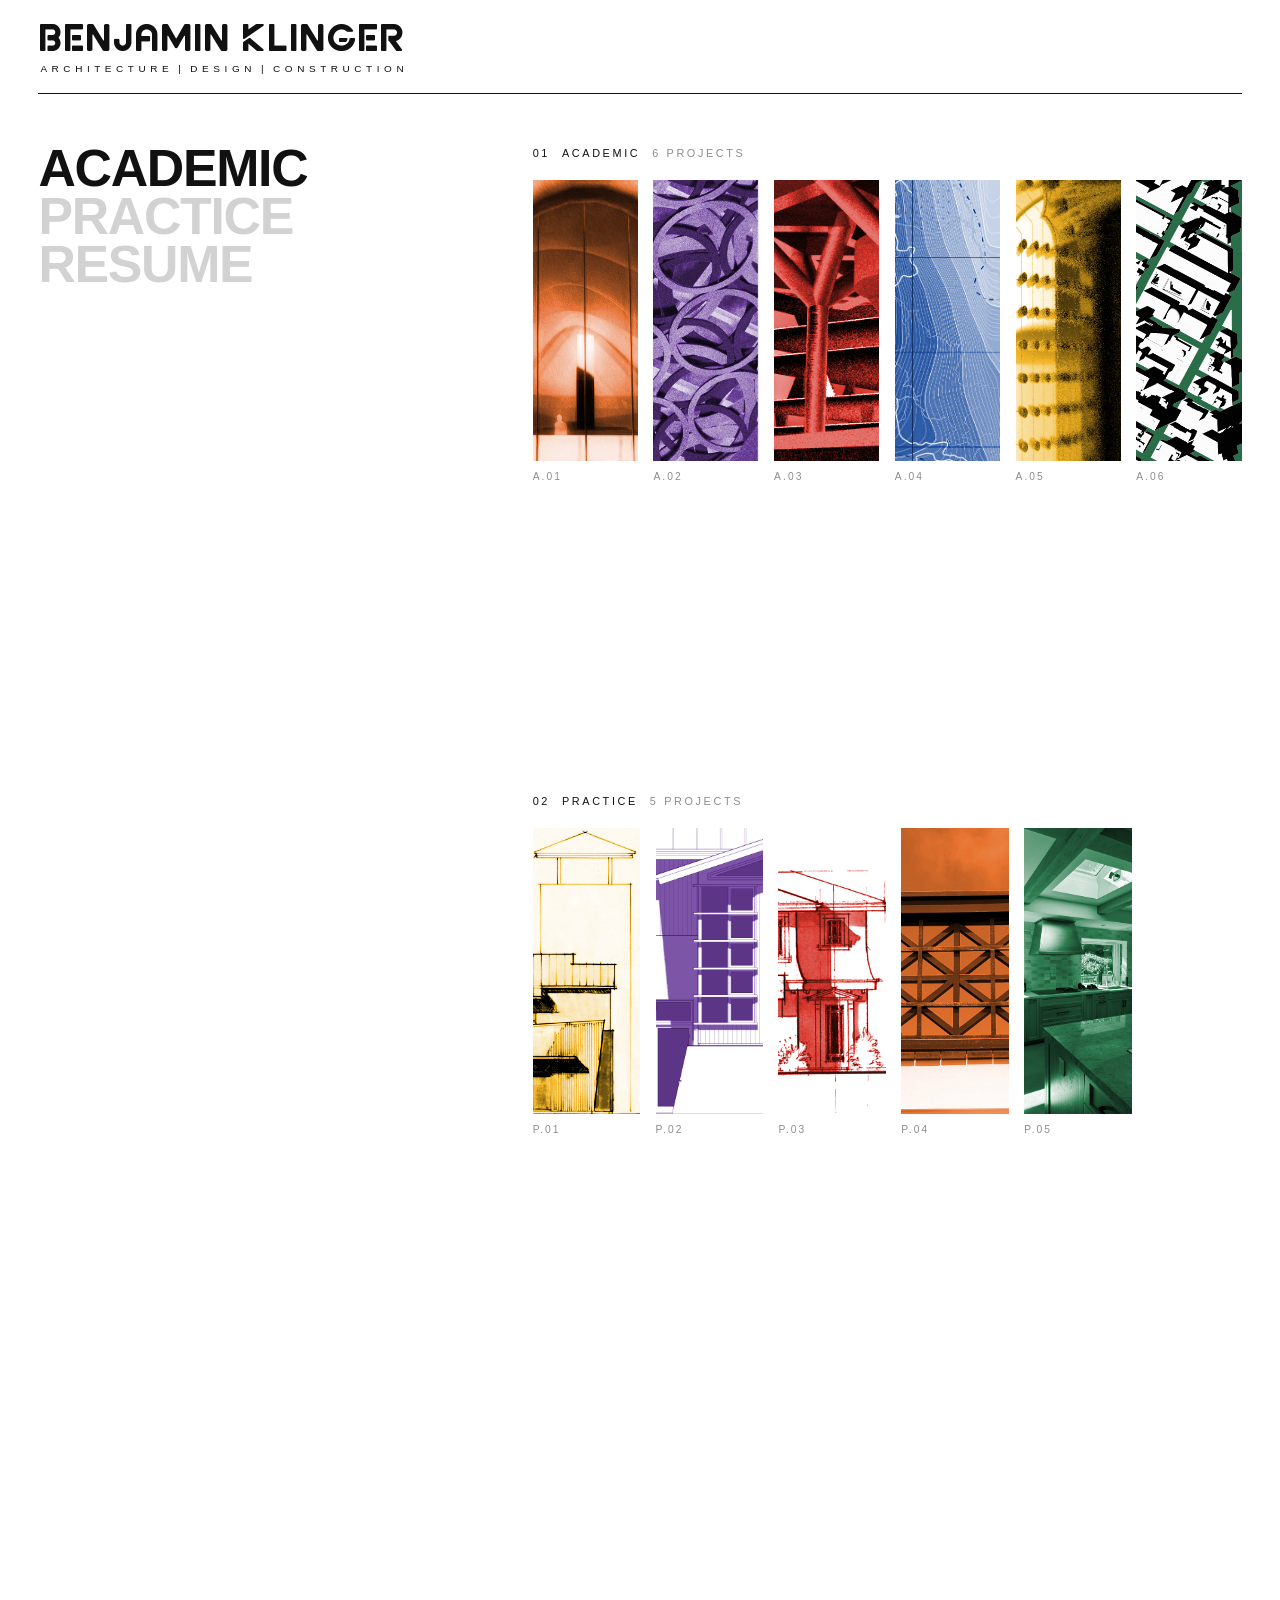
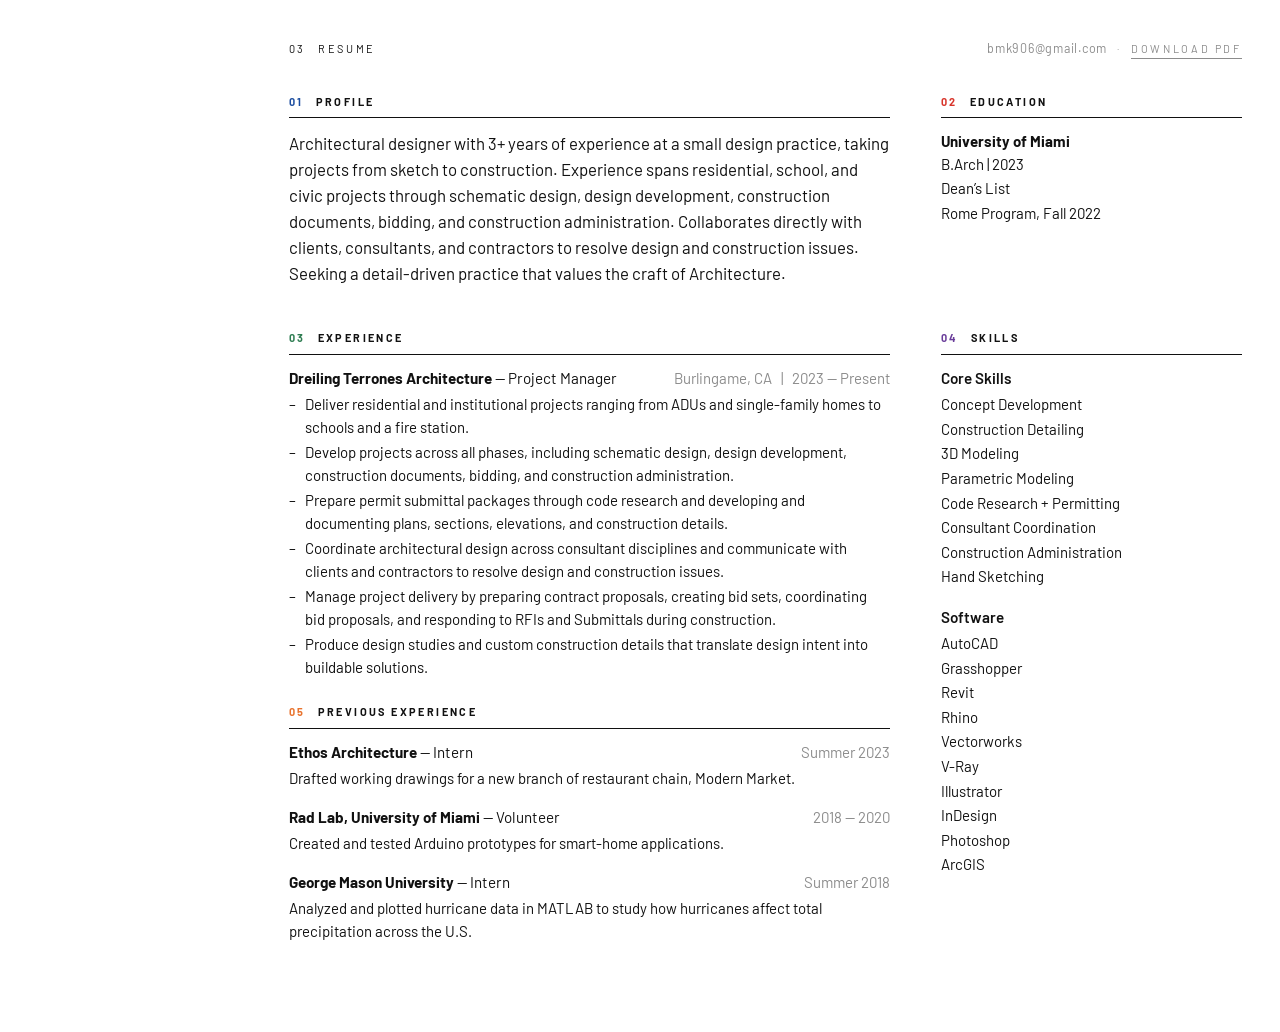
==== commit 29a4e5af: "Monti Prenestini: reword the campaign sentence Co-Authored-By: Claude Opus 5.5 <noreply@anthropic.co" ====
--- a/index.html
+++ b/index.html
@@ -172,7 +172,7 @@
     </div>
   </main>
 
-  <script src="js/projects.js?v=109"></script>
+  <script src="js/projects.js?v=110"></script>
   <script src="js/main.js?v=96"></script>
 </body>
 </html>
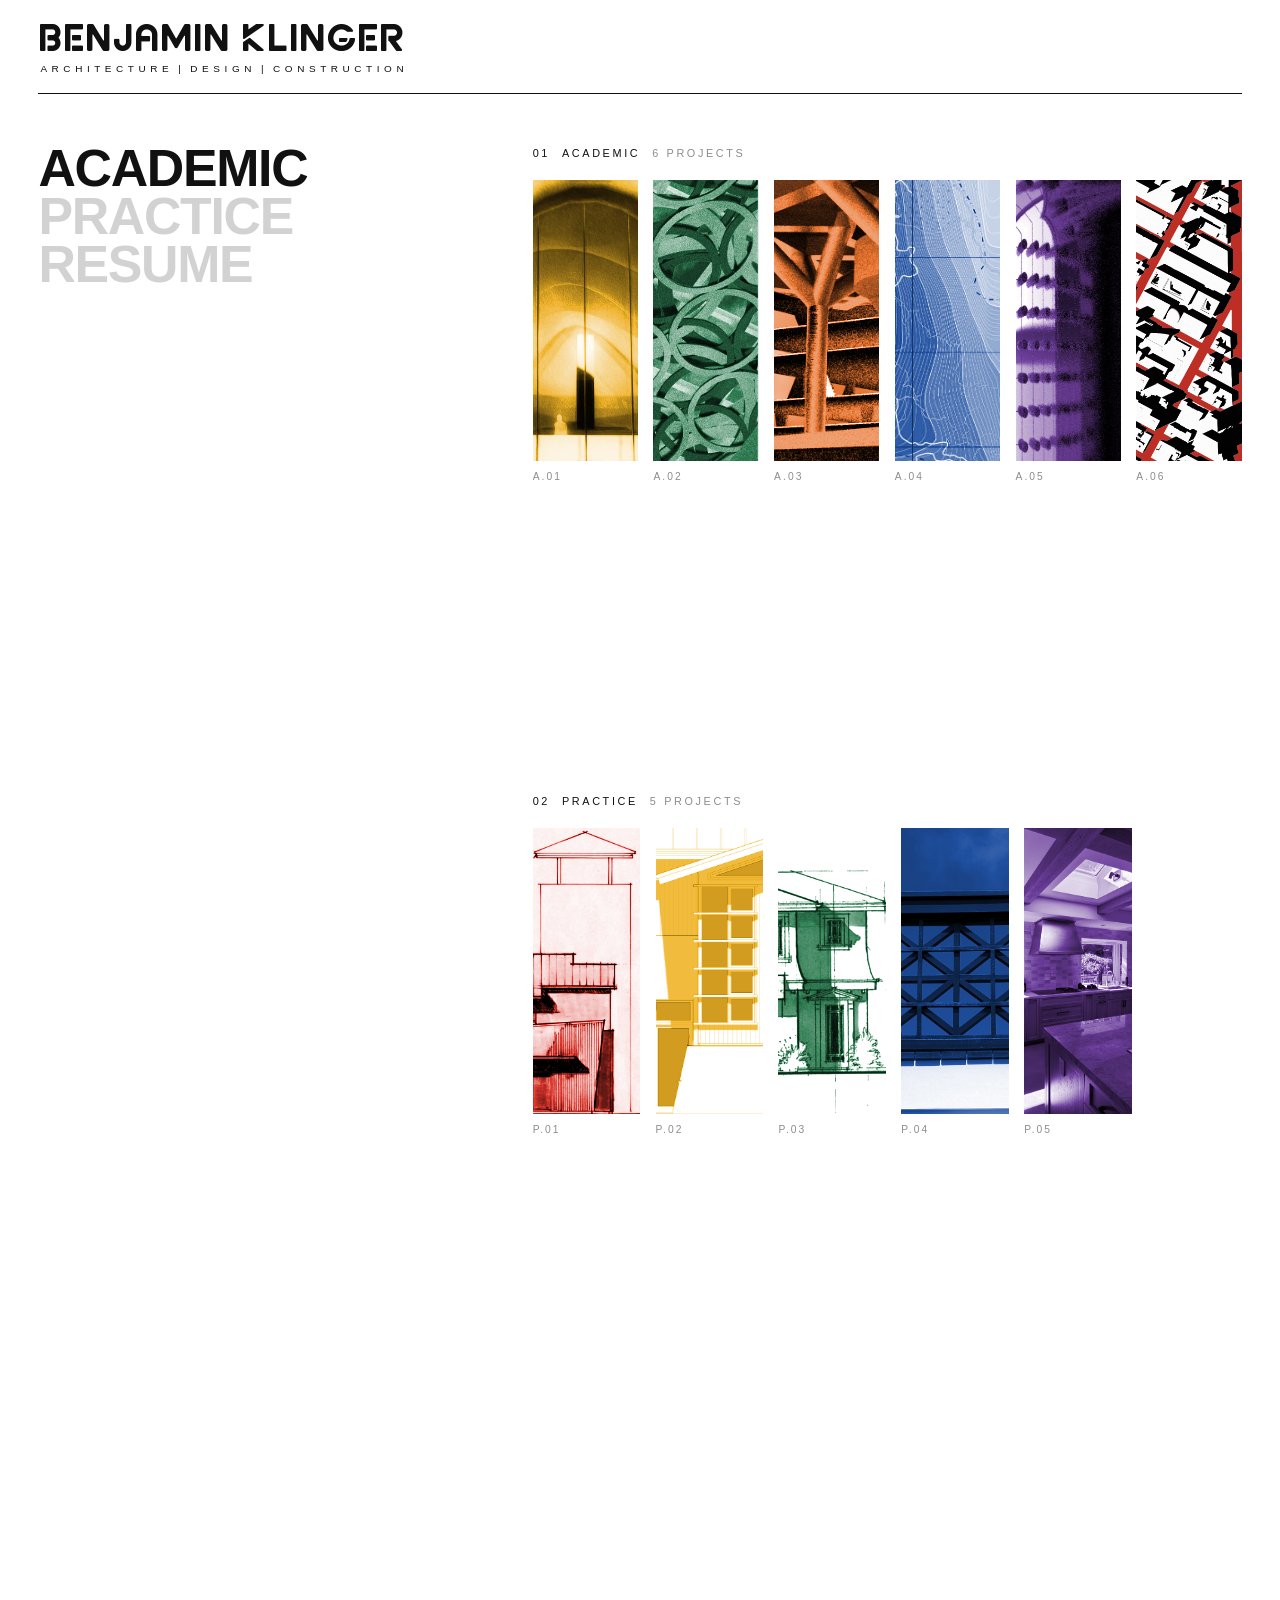
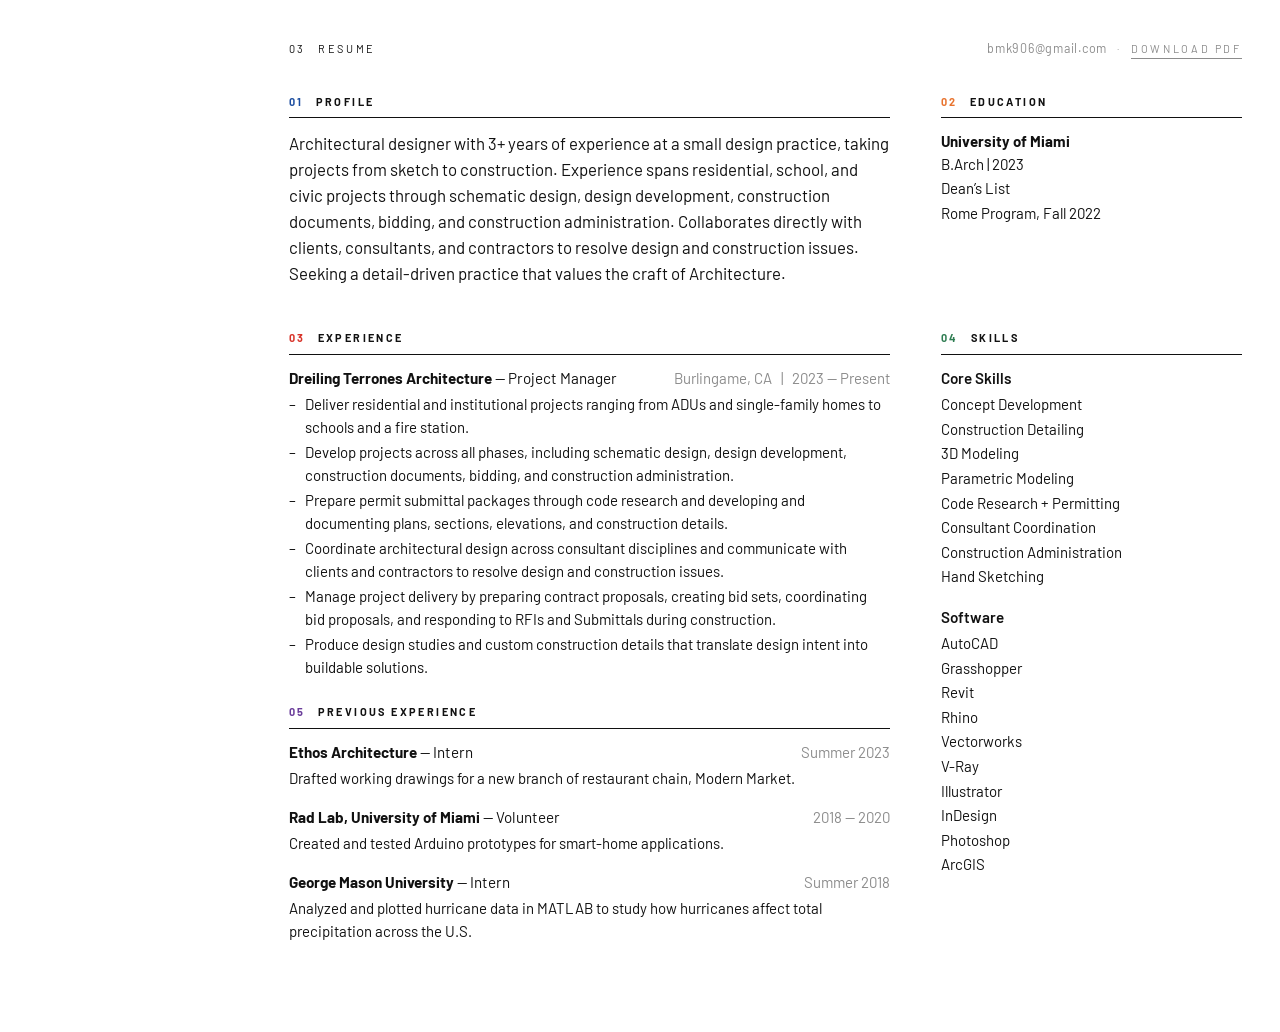
==== commit cbce3187: "Compression: reword the compression sentence Co-Authored-By: Claude Opus 5.5 <noreply@anthropic.com>" ====
--- a/index.html
+++ b/index.html
@@ -172,7 +172,7 @@
     </div>
   </main>
 
-  <script src="js/projects.js?v=110"></script>
+  <script src="js/projects.js?v=111"></script>
   <script src="js/main.js?v=96"></script>
 </body>
 </html>
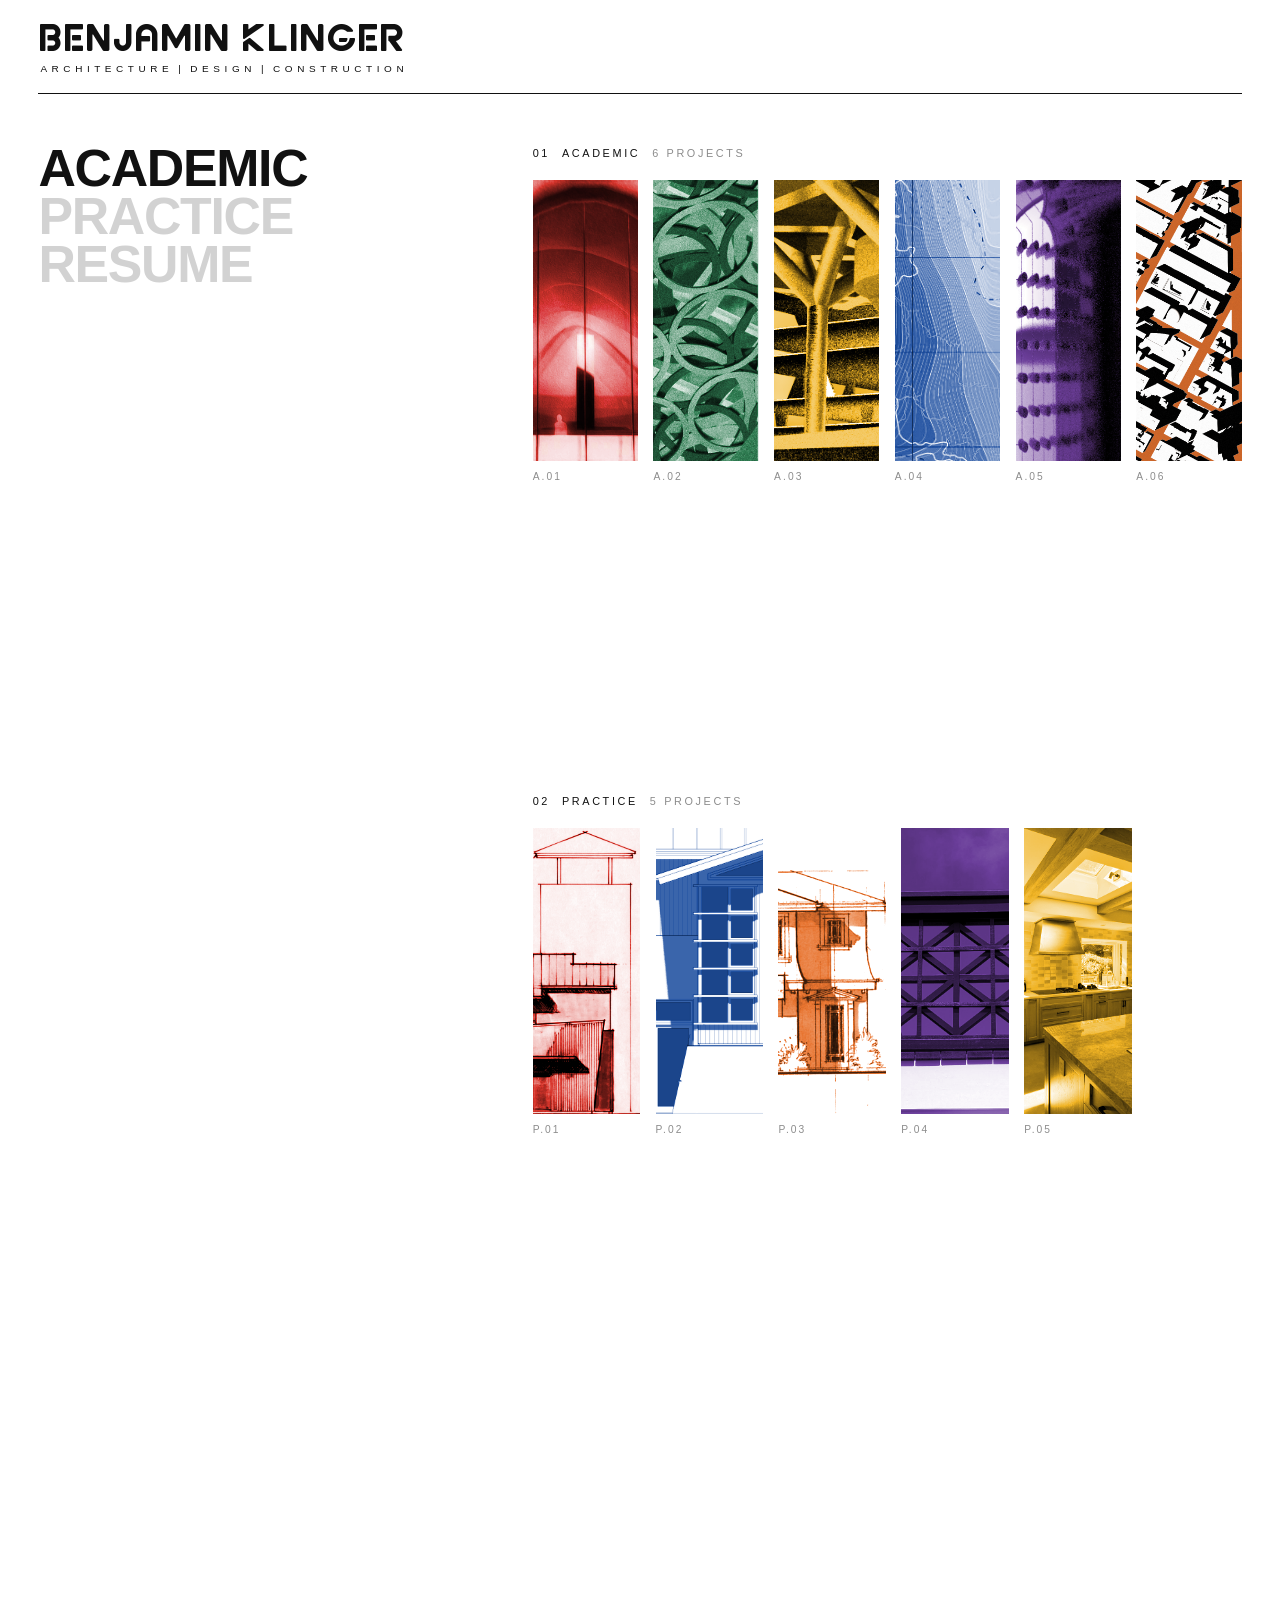
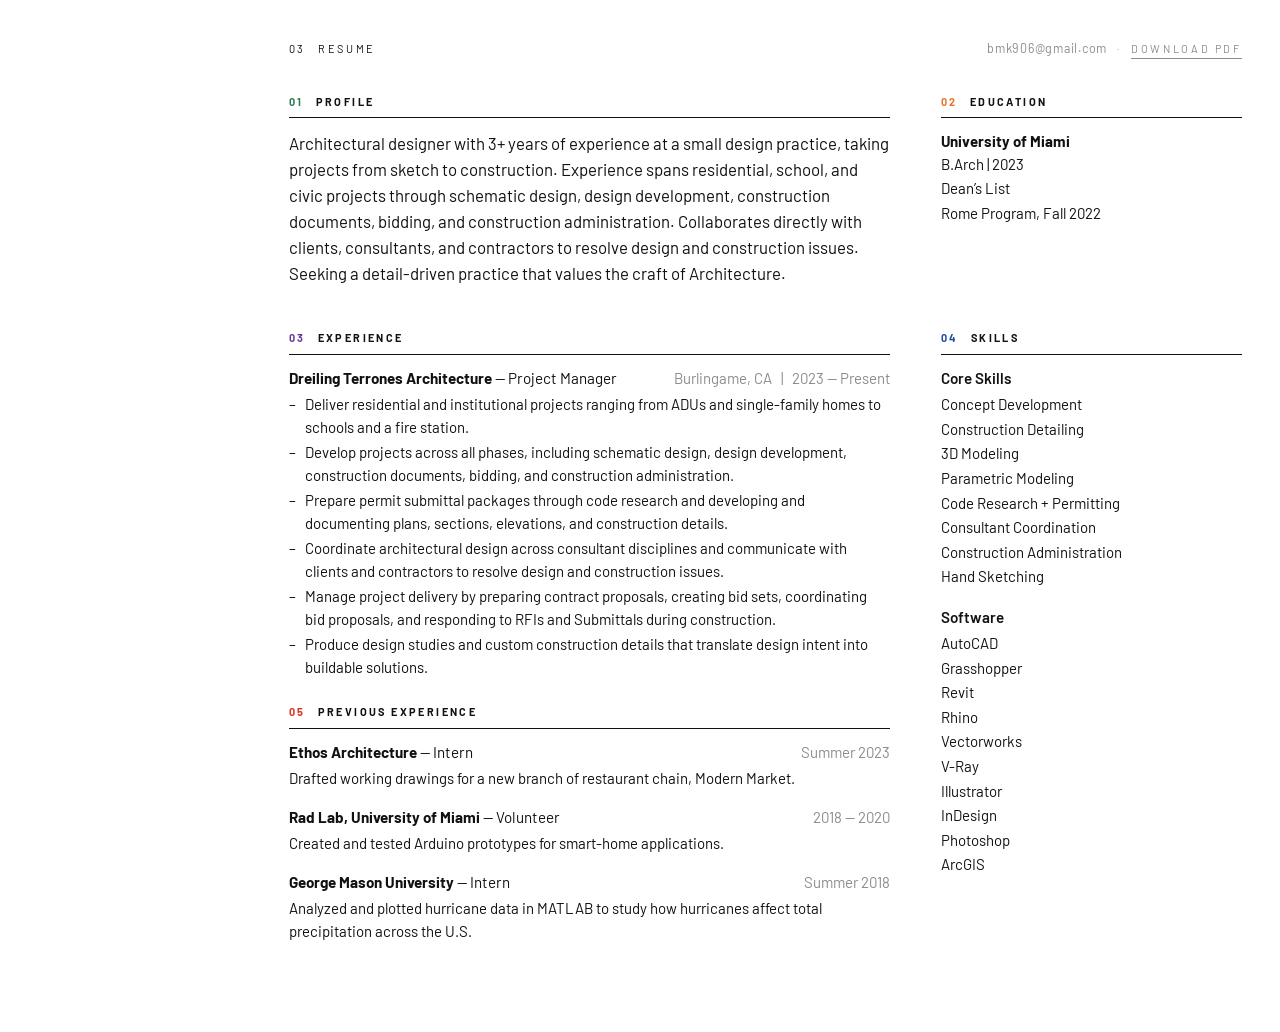
==== commit 90d7b3f0: "Resume header, mobile: title on its own line, then email left / Download PDF right Co-Authored-By: C" ====
--- a/index.html
+++ b/index.html
@@ -32,7 +32,7 @@
   <link rel="icon" href="assets/img/favicon-32.png" sizes="32x32" type="image/png">
   <link rel="apple-touch-icon" href="assets/img/apple-touch-icon.png">
   <meta name="description" content="Portfolio of Benjamin Klinger, architectural designer.">
-  <link rel="stylesheet" href="css/style.css?v=98">
+  <link rel="stylesheet" href="css/style.css?v=99">
 </head>
 <body data-page="index">
 
--- a/css/style.css
+++ b/css/style.css
@@ -1302,6 +1302,24 @@
   border-bottom-color: currentColor;
 }
 
+/* mobile: "03 Resume" on its own line, then email left / Download PDF right */
+@media (max-width: 760px) {
+  .resume-top {
+    flex-direction: column;
+    align-items: stretch;
+    gap: 0.9rem;
+  }
+
+  .resume-links {
+    justify-content: space-between;
+    flex-wrap: nowrap;
+  }
+
+  .resume-dot {
+    display: none;
+  }
+}
+
 /* two columns, like the PDF: wide main column + narrow side column,
    in rows so each dividing rule runs under both */
 .resume-row {
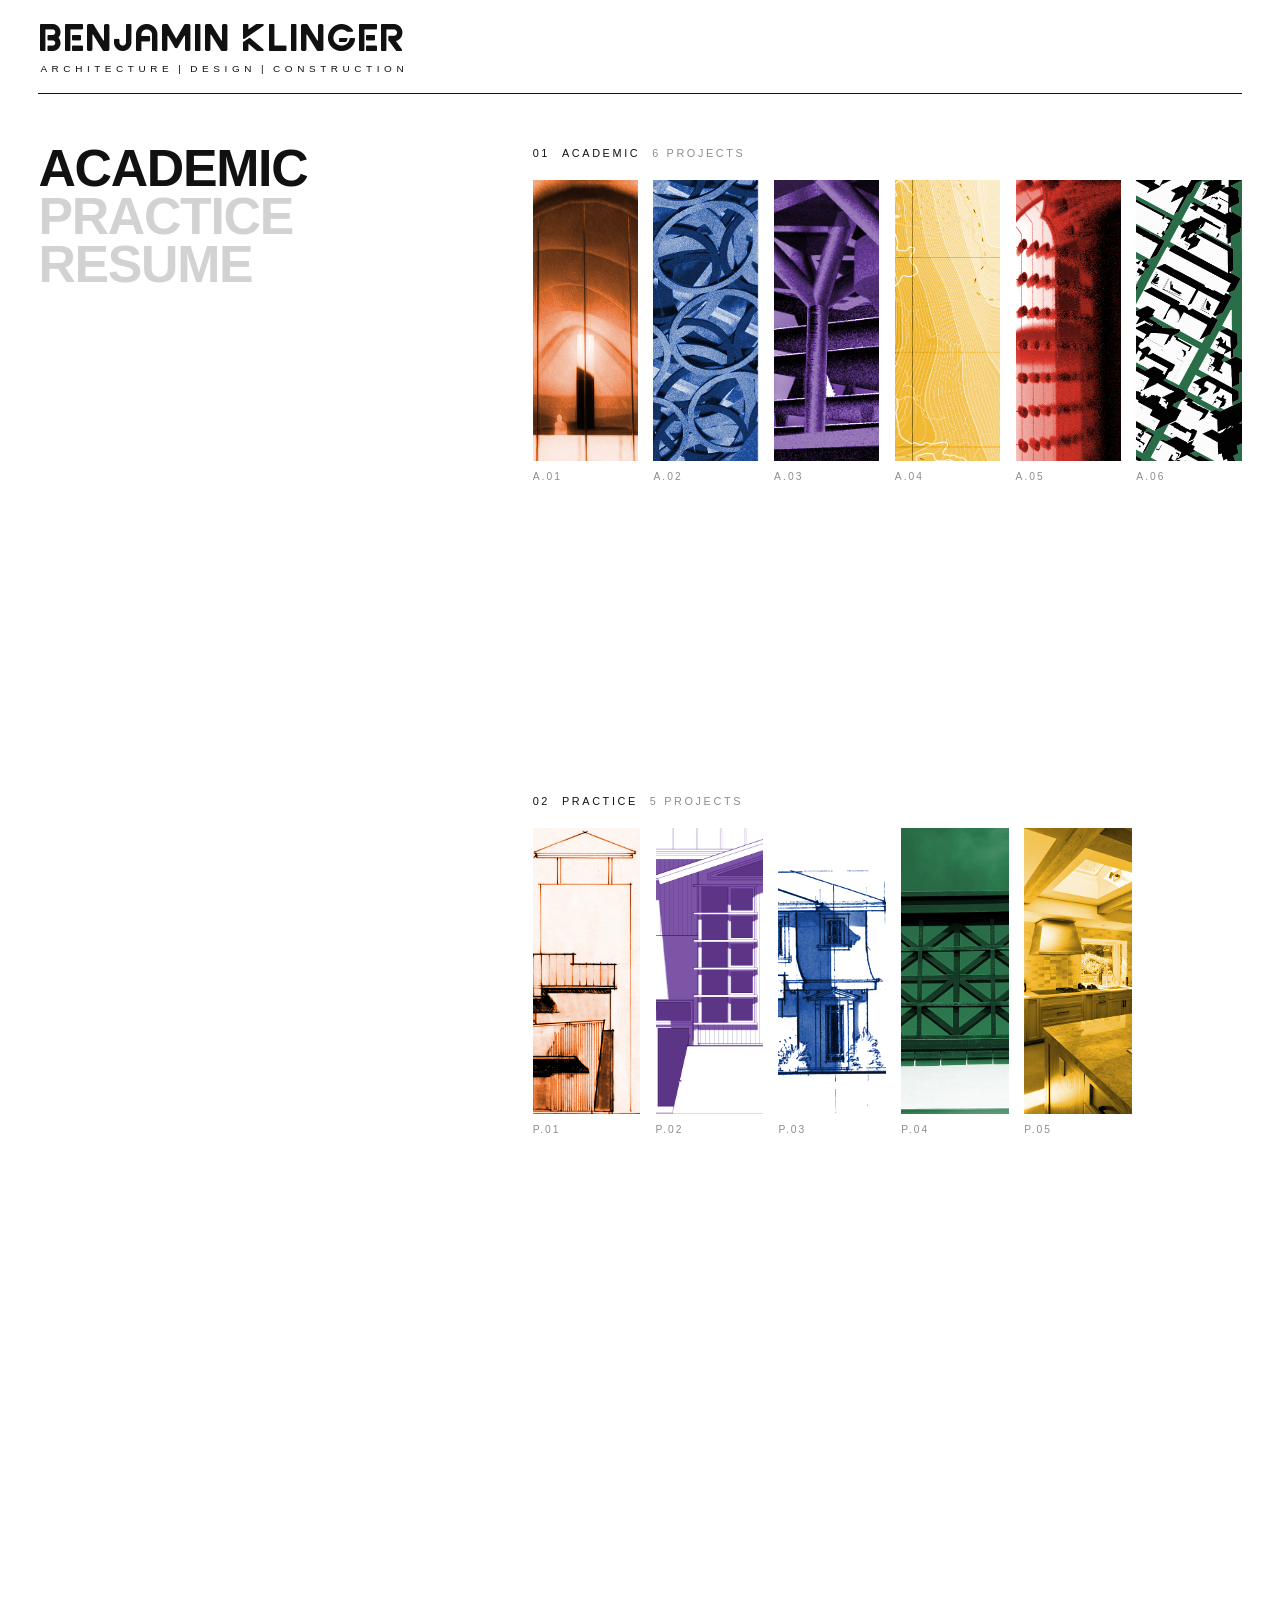
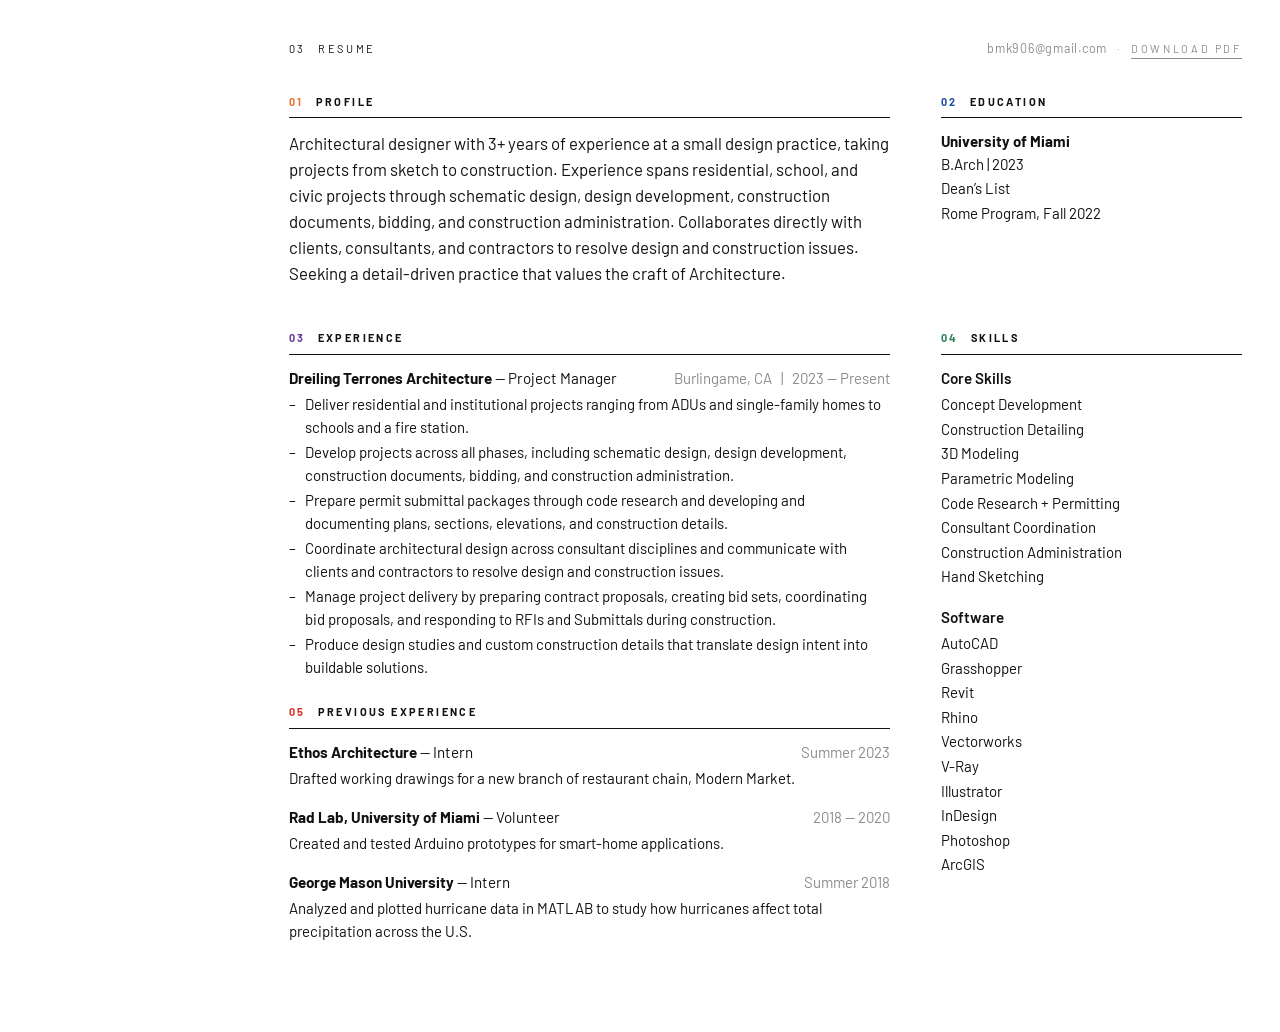
==== commit eac6ade1: "Mobile resume: coloured 01-05 numbers (no red/orange neighbours), 04 Skills head, more room under Do" ====
--- a/index.html
+++ b/index.html
@@ -32,7 +32,7 @@
   <link rel="icon" href="assets/img/favicon-32.png" sizes="32x32" type="image/png">
   <link rel="apple-touch-icon" href="assets/img/apple-touch-icon.png">
   <meta name="description" content="Portfolio of Benjamin Klinger, architectural designer.">
-  <link rel="stylesheet" href="css/style.css?v=99">
+  <link rel="stylesheet" href="css/style.css?v=100">
 </head>
 <body data-page="index">
 
@@ -173,6 +173,6 @@
   </main>
 
   <script src="js/projects.js?v=111"></script>
-  <script src="js/main.js?v=96"></script>
+  <script src="js/main.js?v=97"></script>
 </body>
 </html>
--- a/css/style.css
+++ b/css/style.css
@@ -1308,6 +1308,7 @@
     flex-direction: column;
     align-items: stretch;
     gap: 0.9rem;
+    padding-bottom: 14px; /* room between the Download PDF underline and the first rule */
   }
 
   .resume-links {
@@ -1599,10 +1600,25 @@
     border-top: 1px solid var(--ink);
   }
 
-  /* the desktop head pieces (number, bar, "Skills") stay off on mobile */
-  .rnum,
-  .rhead-desk {
-    display: none;
+  /* coloured numbers on mobile too, like the desktop heads; the Skills block gets its
+     "04 Skills" head, with Core Skills / Software as sentence-case subheads under it */
+  .rhead {
+    display: flex;
+    gap: 1.1em;
+    align-items: baseline;
+  }
+  .rnum {
+    color: var(--c);
+  }
+  .resume-block .skill-sub {
+    margin: 0 0 4px;
+    font-size: 0.95rem;
+    font-weight: 600;
+    letter-spacing: 0;
+    text-transform: none;
+  }
+  .resume-block .resume-subhead.skill-sub {
+    margin-top: 18px;
   }
 
   /* skills + software run on as one line, separated by dots, wrapping when full */
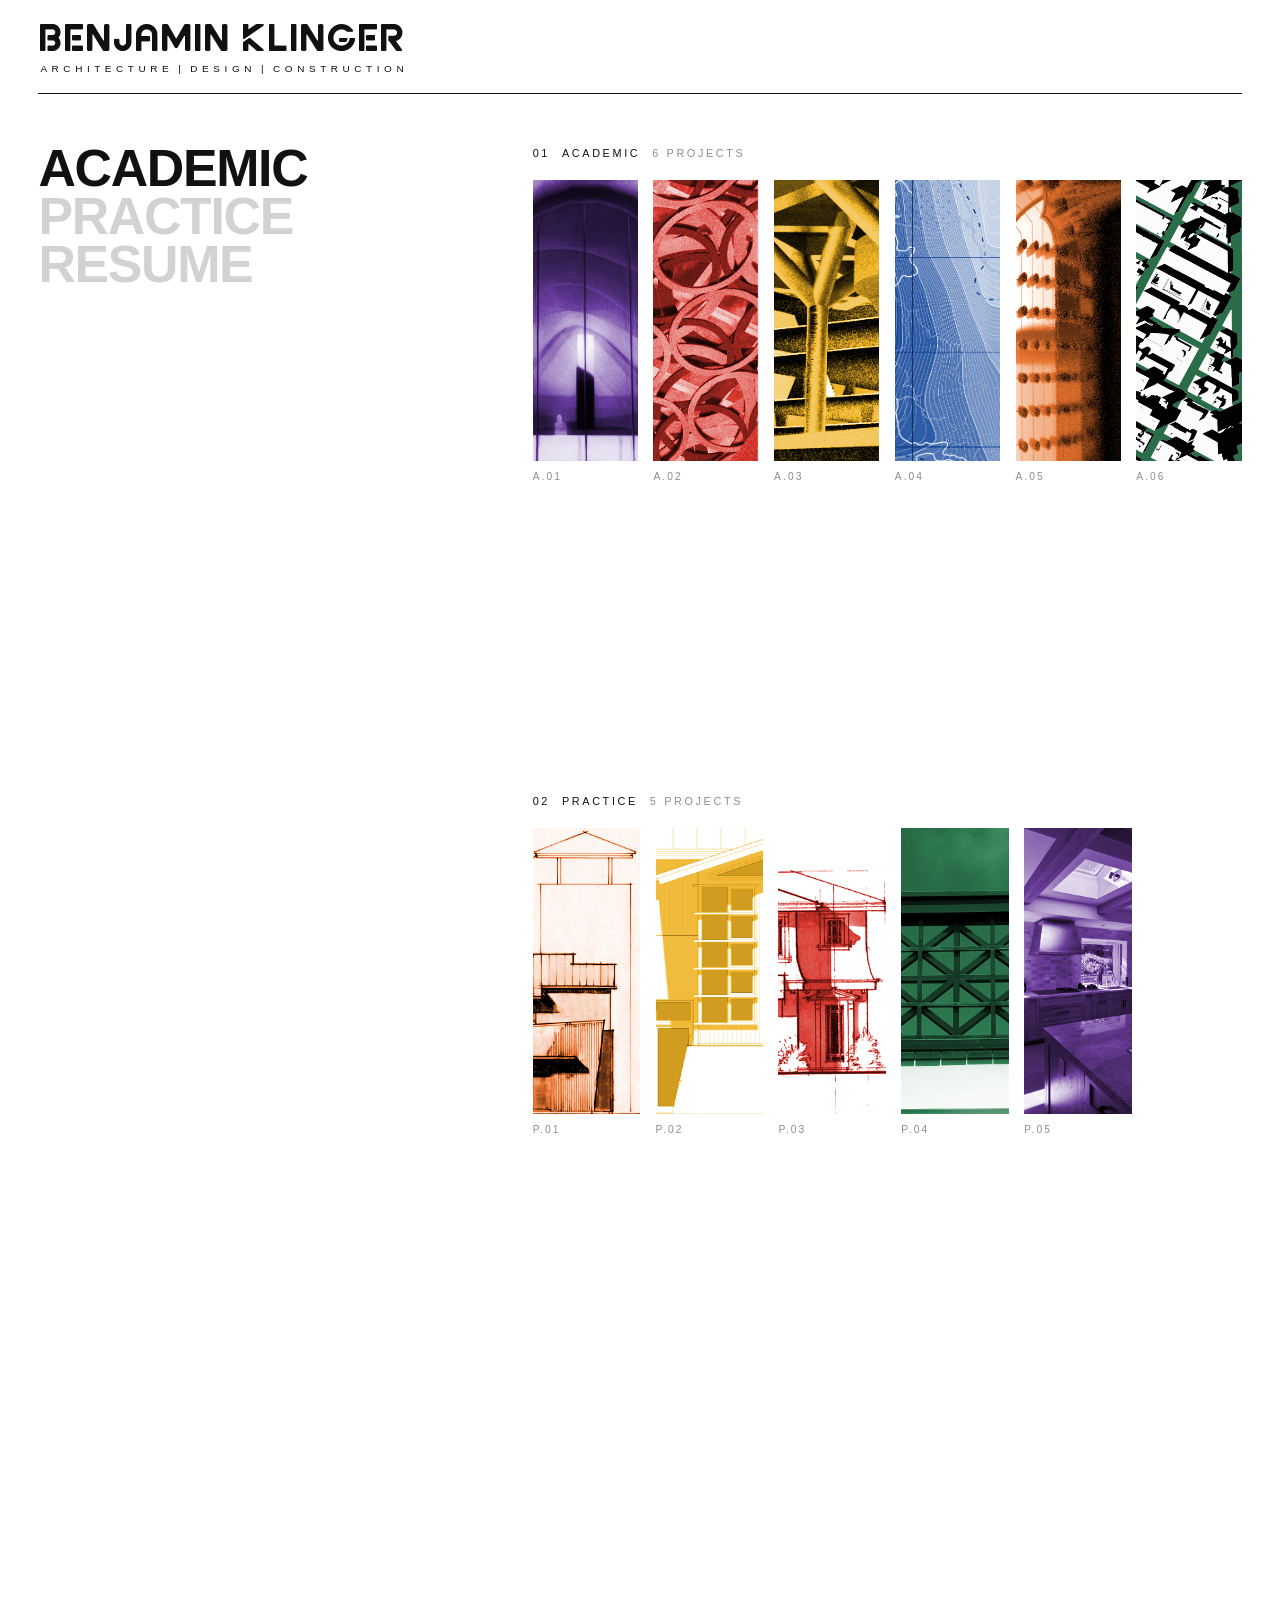
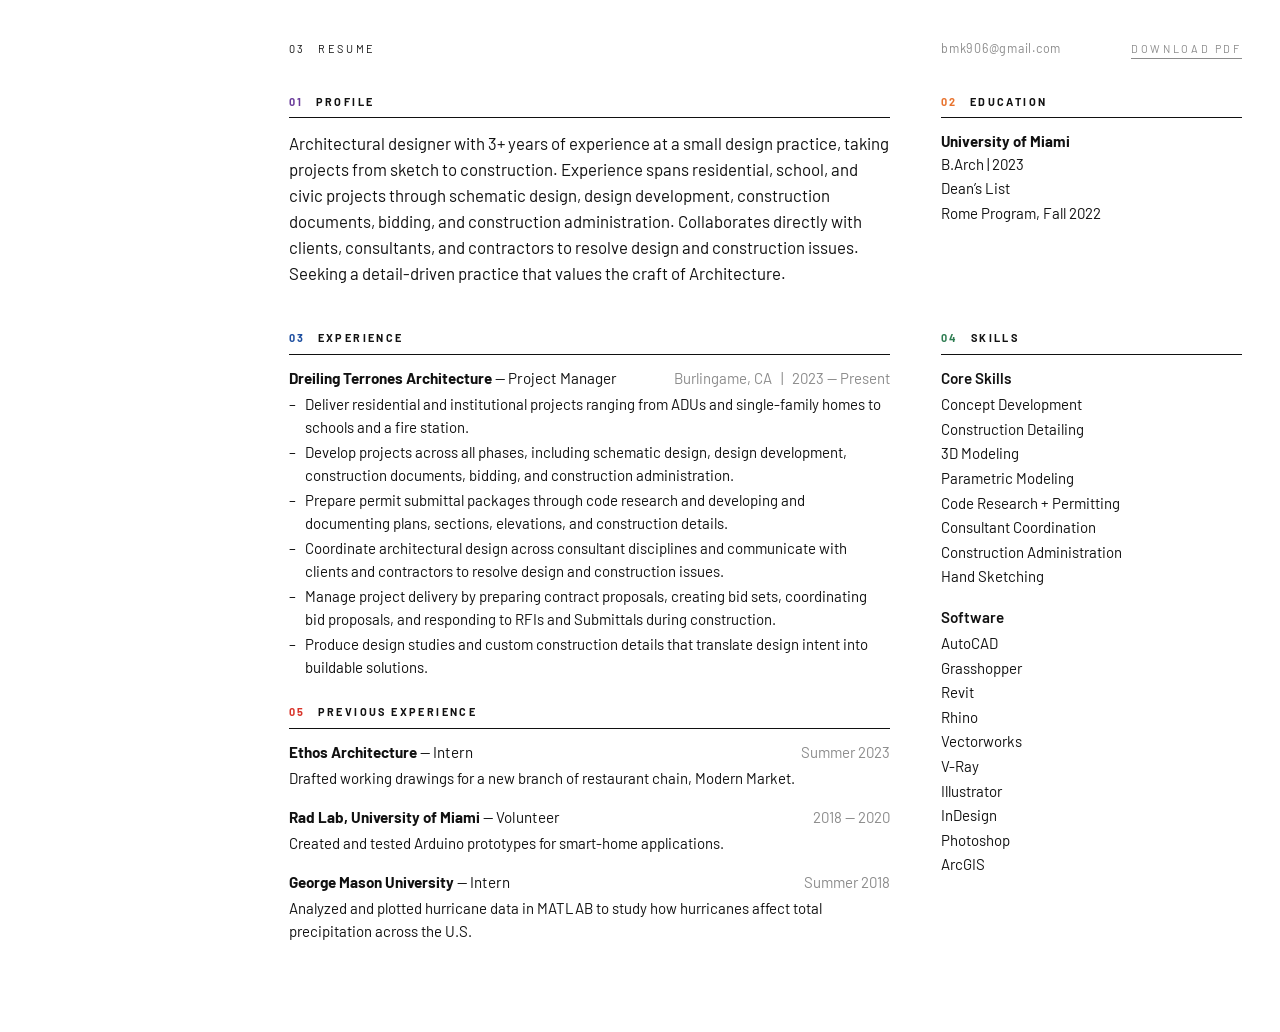
==== commit 6964521c: "Resume header, desktop: email lines up with the Education column, Download PDF on its right edge; do" ====
--- a/index.html
+++ b/index.html
@@ -32,7 +32,7 @@
   <link rel="icon" href="assets/img/favicon-32.png" sizes="32x32" type="image/png">
   <link rel="apple-touch-icon" href="assets/img/apple-touch-icon.png">
   <meta name="description" content="Portfolio of Benjamin Klinger, architectural designer.">
-  <link rel="stylesheet" href="css/style.css?v=100">
+  <link rel="stylesheet" href="css/style.css?v=101">
 </head>
 <body data-page="index">
 
@@ -63,7 +63,6 @@
           </h2>
           <p class="resume-links eyebrow">
             <a class="resume-email" href="mailto:bmk906@gmail.com">bmk906@gmail.com</a>
-            <span class="resume-dot" aria-hidden="true">·</span>
             <a class="text-link" href="assets/Benjamin-Klinger-Resume.pdf" download="Benjamin-Klinger-Resume.pdf">Download PDF</a>
           </p>
         </div>
--- a/css/style.css
+++ b/css/style.css
@@ -1281,12 +1281,22 @@
   margin: 0;
 }
 
-/* email + Download PDF on one line; the address stays lower case */
+/* desktop: the header uses the resume rows' two columns, so the email starts on the
+   Education column's left edge and Download PDF ends on its right edge */
+@media (min-width: 761px) {
+  .resume-top {
+    display: grid;
+    grid-template-columns: minmax(0, 2fr) minmax(0, 1fr);
+    column-gap: clamp(32px, 4vw, 64px);
+  }
+}
+
+/* email left, Download PDF right; the address stays lower case */
 .resume-links {
   display: flex;
-  flex-wrap: wrap;
+  flex-wrap: nowrap;
   align-items: baseline;
-  justify-content: flex-end;
+  justify-content: space-between;
   gap: 0 0.9em;
 }
 
@@ -1311,14 +1321,6 @@
     padding-bottom: 14px; /* room between the Download PDF underline and the first rule */
   }
 
-  .resume-links {
-    justify-content: space-between;
-    flex-wrap: nowrap;
-  }
-
-  .resume-dot {
-    display: none;
-  }
 }
 
 /* two columns, like the PDF: wide main column + narrow side column,
